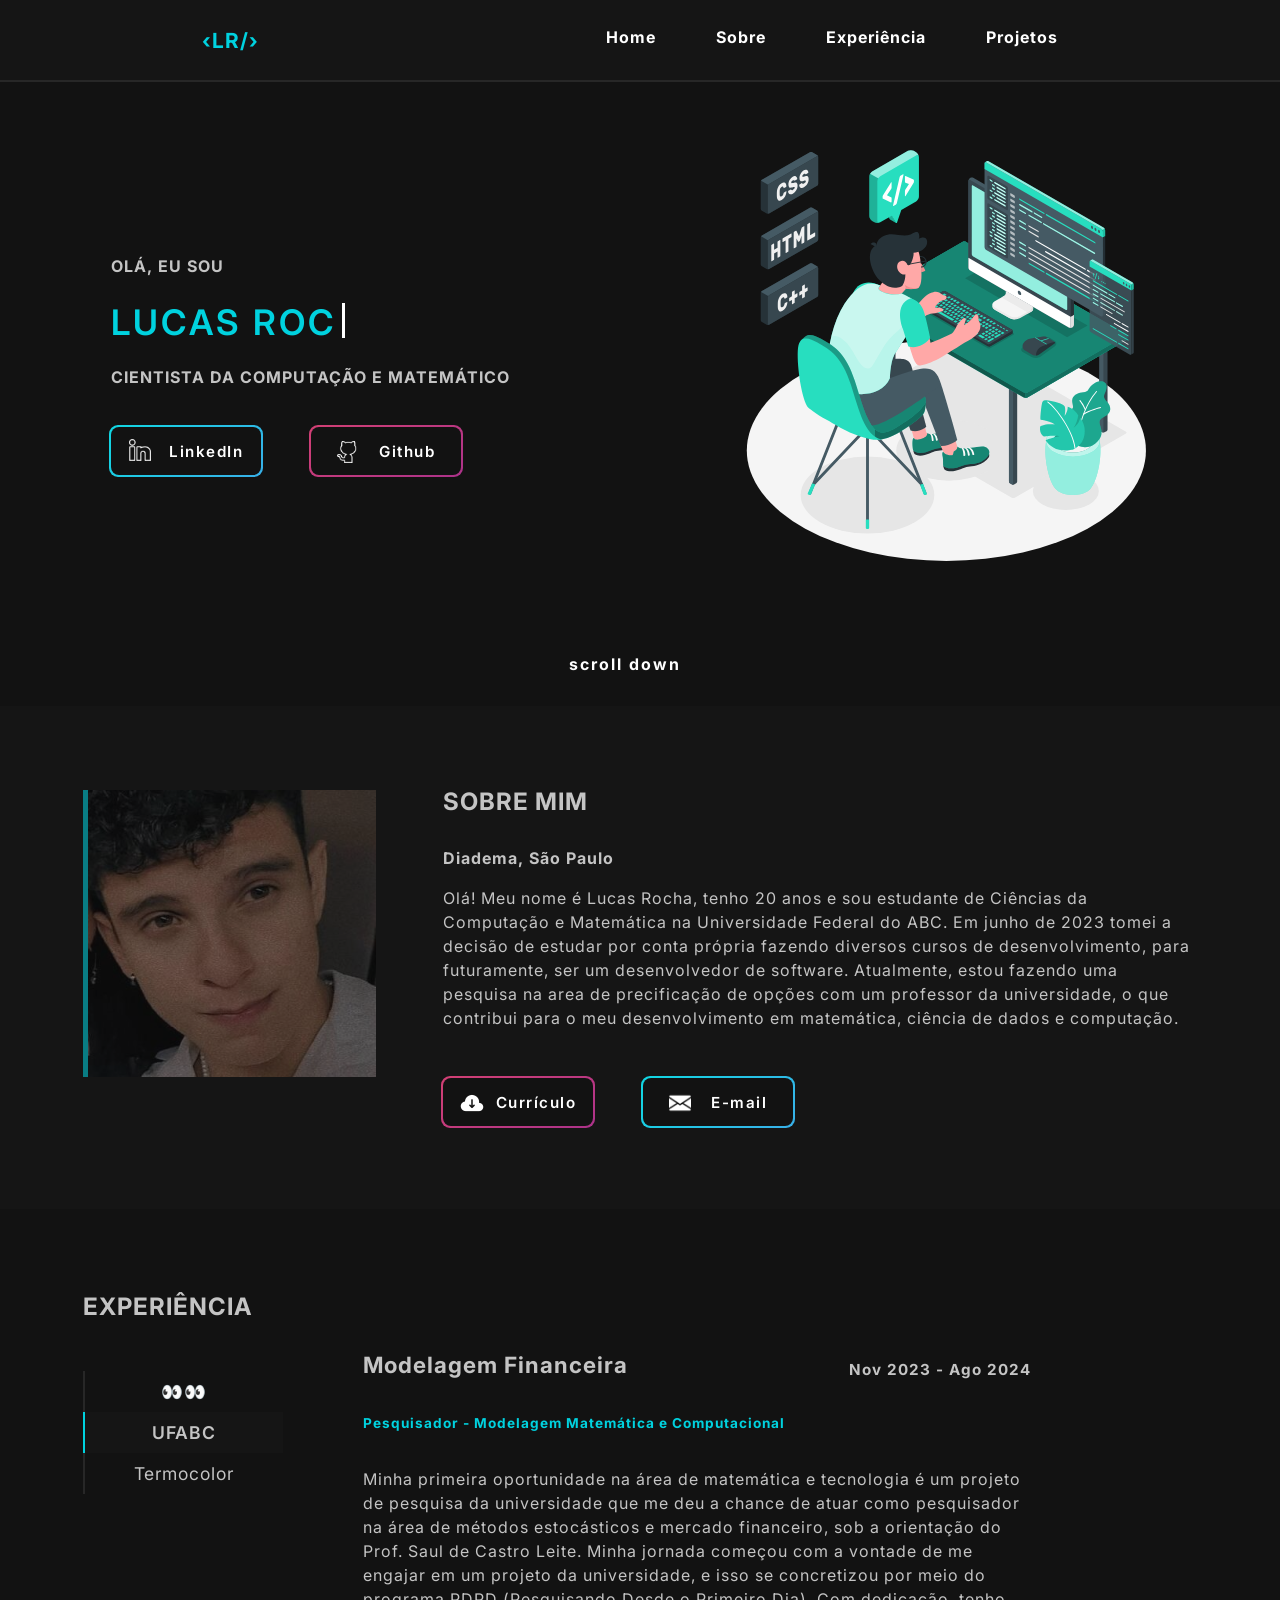
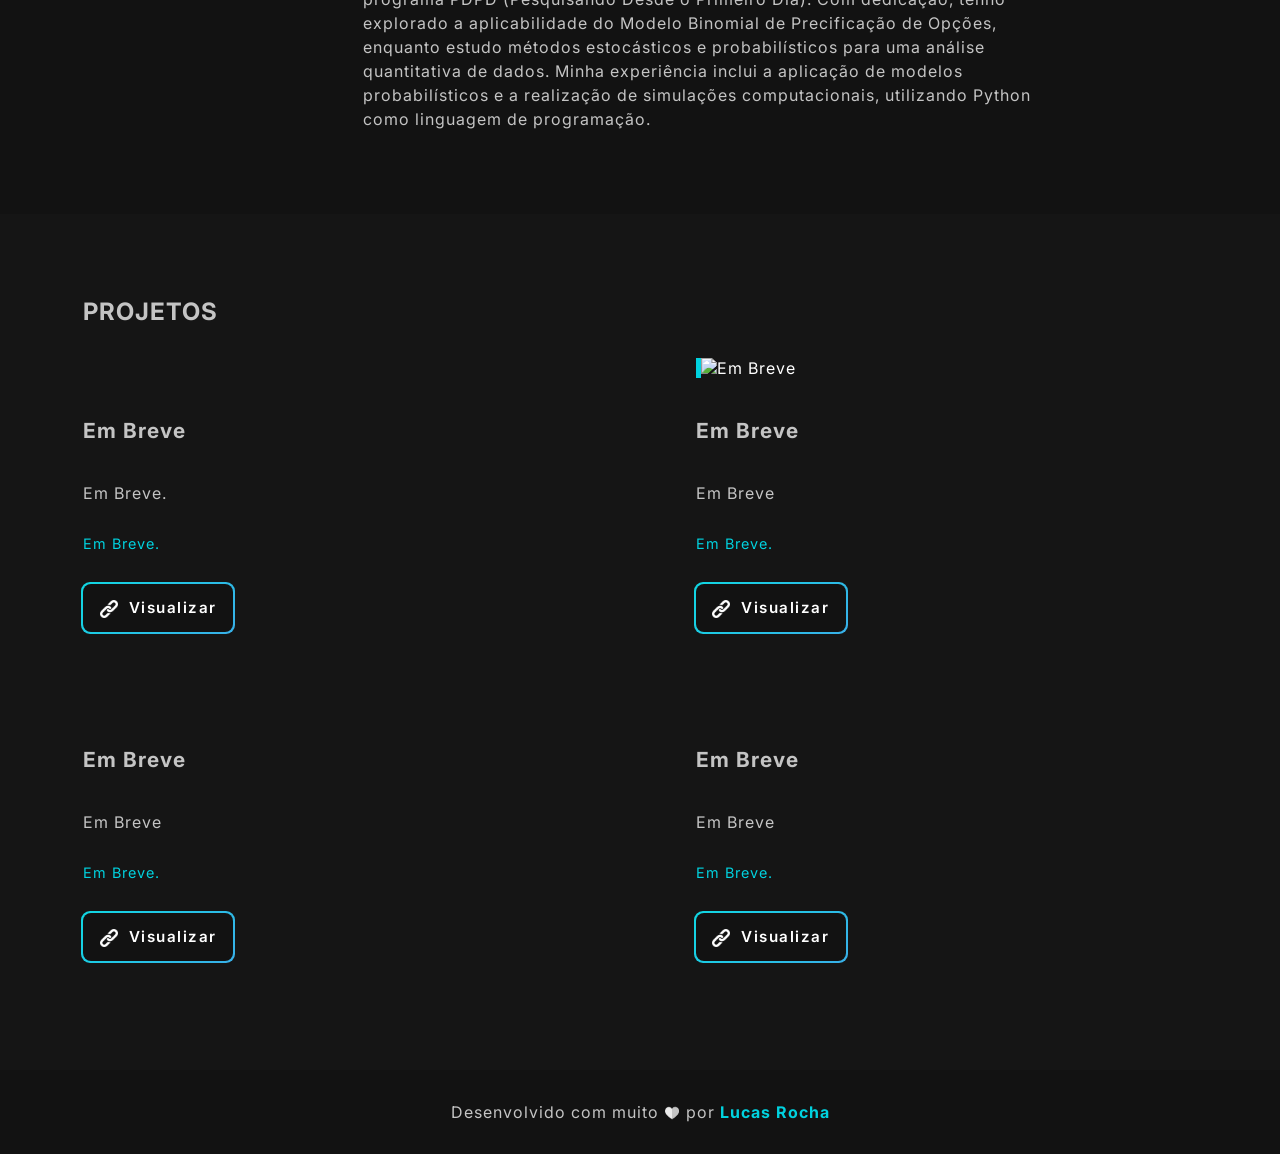
==== index.html @ 68c1e702 "Correção de ALT" ====
<!DOCTYPE html>
<html lang="pt-br">
  <head>
    <meta charset="UTF-8" />
    <meta http-equiv="X-UA-Compatible" content="IE=edge" />
    <meta name="viewport" content="width=device-width, initial-scale=1.0" />
    <meta name="author" content="Lucas Rocha">
    <meta name="description" content="Portfólio do desenvolvedor Lucas Rocha">
    <meta name="keywords" content="portfolio, html, front-end, desenvolvimento, css, javascript">
    <title>Lucas Rocha</title>
    <link rel="icon" href="./assets/notebook.png">
    <link rel="preconnect" href="https://fonts.googleapis.com">
<link rel="preconnect" href="https://fonts.gstatic.com" crossorigin>
<link href="https://fonts.googleapis.com/css2?family=Inter:wght@300&display=swap" rel="stylesheet">

    <link rel="stylesheet" href="./css/styles.css" />
  </head>
  <body>
    <header>
    <nav data-menu="suave">
       <p><a href="#home">&lsaquo;LR/&rsaquo;</a></p>
       <button data-menu="button" aria-controls="menu"></button>
      <ul data-menu="list" id="menu">
        <a href="#home">
        <li>Home</li>
      </a>
        <a href="#sobre">
          <li>Sobre</li>
        </a>
        <a href="#experiencia">
        <li>Experiência</li>
      </a>
      <a href="#projetos">
        <li>Projetos</li>
      </a>
      </ul>
    </nav>
  </header>

    <main>
      <section class="principal" id="home" >
        <div class="principal__left">
          <h1>Olá, eu sou</h1>
            <span class="principal__sentence"></span>
            <span class="principal__input-cursor"></span>
          <h1>Cientista da Computação e Matemático</h1>
          <div class="principal__botao">
            <a href="https://www.linkedin.com/in/lucas-rocha-dos-santos-3baa8120b/" target="_blank">
              <div class="principal__botao-linkedin">
                <img src="./assets/linkedin.png" alt="" />
                <p>LinkedIn</p>
              </div>
            </a>
            <a href="https://github.com/LogLucasRocha" target="_blank">
              <div class="principal__botao-github">
                <img src="./assets/github.png" alt="" />
                <p>Github</p>
              </div>
            </a>
          </div>
        </div>
        <div class="principal__right">
          <img src="./assets/coding.svg" alt="Ilustração representando um desenvolvedor sentado na cadeira mexendo no notebook com ambiente em volta." data-tilt>
        </div>
        
        <div class="scroll" data-menu="suave"><a href="#sobre" > <p> scroll down </p> <img src="./assets/scroll.png" alt="Setinha indicando para rolar a tela para baixo"></a></div>
      </section>
      <section class="sobre-mim" id="sobre" data-anime="js-scroll">
        <div class="sobre-mim__foto">
          <img src="./assets/eu.jpg" alt="Uma selfie do Lucas Rocha" />
        </div>
        <div class="sobre-mim__descricao" >
          <h1>Sobre mim</h1>
          <h2>Diadema, São Paulo</h2>
          <p>
            Olá! Meu nome é Lucas Rocha, tenho 20 anos e sou estudante de Ciências da Computação e Matemática na Universidade Federal do ABC. Em junho de 2023 tomei a decisão de estudar por conta própria fazendo diversos cursos de desenvolvimento, para futuramente, ser um desenvolvedor de software. Atualmente, estou fazendo uma pesquisa na area de precificação de opções com um professor da universidade, o que contribui para o meu desenvolvimento em matemática, ciência de dados e computação. 
          </p>
          <div class="sobre-mim__descricao-buttons">
            <a href="./assets/Lucas Rocha CV.pdf" download="">
              <div class="sobre-mim__descricao-buttons-curriculo">
                <img src="./assets/download-da-nuvem.png" alt="" />
                <p>Currículo</p>
              </div>
            </a>
            <a
              href="mailto: lucasrocha77706@gmail.com?subject=Lucas, vim pelo seu portfólio! :)"
              target="_blank"
            >
              <div class="sobre-mim__descricao-buttons-email">
                <img src="./assets/email.png" alt="" />
                <p>E-mail</p>
              </div>
            </a>
          </div>
          
        </div>
      </section>
      <section class="experiencia" id="experiencia" data-anime="js-scroll">
        <h1>Experiência</h1>
        <div class="experiencia__wrapper">
          <section class="experiencia__lugares">
            <ul data-tab="menu">
              <li>&#128064&#128064</li>
              <li>UFABC</li>
              <li>Termocolor</li>
            </ul>
          </section>
          <div class="experiencia__descricao" data-tab="content">
            <section data-anime="show-right">
              <h2>Em busca da minha primeira experiência "oficial" :)</h2>
              <p class="experiencia__descricao-local">Quem sabe na sua empresa?</p>
              <p>Estou disponível para bater um papo, você pode entrar em contato via e-mail lucasrocha77706@gmail.com &#10024</p>
            </section>
            <section data-anime="show-right">
            <h2>Modelagem Financeira</h2>
            <span>Nov 2023 - Ago 2024</span>
            <p class="experiencia__descricao-local">Pesquisador - Modelagem Matemática e Computacional</p>
            <p>
              Minha primeira oportunidade na área de matemática e tecnologia é um projeto de
              pesquisa da universidade que me deu a chance de atuar como pesquisador na área de
              métodos estocásticos e mercado financeiro, sob a orientação do Prof. Saul de Castro
              Leite. Minha jornada começou com a vontade de me engajar em um projeto da
              universidade, e isso se concretizou por meio do programa PDPD (Pesquisando Desde o
              Primeiro Dia). Com dedicação, tenho explorado a aplicabilidade do Modelo Binomial
              de Precificação de Opções, enquanto estudo métodos estocásticos e probabilísticos
              para uma análise quantitativa de dados. Minha experiência inclui a aplicação de
              modelos probabilísticos e a realização de simulações computacionais, utilizando
              Python como linguagem de programação.
            </p>
          </section>
          <section data-anime="show-right">
            <h2>Recursos Humanos</h2>
            <span>Mar 2020 - Mai 2023</span>
            <p class="experiencia__descricao-local">Auxiliar de Recursos Humanos</p>
            <p>
              Durante esse período, utilizei o software Protheus da TOTVS para gerenciar a folha de
              pagamento de forma eficiente. Além disso, fui responsável por processos de
              recrutamento e seleção, colaborando na identificação e contratação de talentos para a
              equipe. Também participei ativamente das etapas de admissão e demissão, garantindo
              que esses processos ocorressem de maneira suave e dentro das diretrizes legais.
              Ademais, atuava na análise do ponto eletrônico, assegurando a precisão dos registros
              de presença dos colaboradores. Anteriormente, de 03/2020 a 05/2021, fui aprendiz na
              mesma instituição, sendo preparado para assumir a posição de auxiliar.
            </p>
          </section>
        </div>
        </section>
        </div>
      </section>
      <section class="projetos" id="projetos" data-anime="js-scroll">
        <h1>Projetos</h1>
        <div class="projetos__wrapper">
          <section class="projetos__card">
            <a href="" target="_blank">
            <img src="" alt="" class="projeto-img"/>
          </a>
            <h2>Em Breve</h2>
            <p>
              Em Breve. 
            </p>
            <span>Em Breve.</span>
            <a href="" target="_blank">
              <div class="projetos__card-button">
                <img src="./assets/link.png" alt="">
                Visualizar
              </div>
            </a>
          </section>
          <section class="projetos__card">
            <a href="" target="_blank">
            <img src="" alt="Em Breve" class="projeto-img"/>
            </a>
            <h2>Em Breve</h2>
            <p>
              Em Breve
            </p>
            <span>Em Breve.</span>
            <a href="" target="_blank"
              >
              <div class="projetos__card-button">
              <img src="./assets/link.png" alt="">
              Visualizar
            </div>
            </a>
          </section>
          <section class="projetos__card">
            <a href="" target="_blank">
            <img src="" alt="" class="projeto-img"/>
            </a>
            <h2>Em Breve</h2>
            <p>
              Em Breve
            </p>
            <span>Em Breve.</span>
            <a href="" target="_blank">
              <div class="projetos__card-button">
                <img src="./assets/link.png" alt="">
                Visualizar
              </div>
            </a>
          </section>
          <section class="projetos__card">
            <a href="" target="_blank">
            <img src="" alt="" class="projeto-img"/>
          </a>
            <h2>Em Breve</h2>
            <p>
              Em Breve
            </p>
            <span>Em Breve.</span>
            <a href="" target="_blank">
              <div class="projetos__card-button">
                <img src="./assets/link.png" alt="">
                Visualizar
              </div>
            </a>
   
          </section>
        </div>
      </section>

      <footer>
        <p>Desenvolvido com muito <img src="./assets/heart.png" alt="Ícone de coração"> por</p><a href="https://www.linkedin.com/in/lucas-rocha-dos-santos-3baa8120b/" target="_blank"><span> Lucas Rocha</span></a>
      </footer>
    </main>

    <script src="./js/script.js" type="module"></script>
    <script src="./js/modules/vanilla-tilt.min.js"></script>
  </body>
</html>
---- css/styles.css ----
@import 'menu-mobile.css';

body {
  margin: 0;
  border: 0;
  background-color: #121212;
  color: white;
  font-family: "Inter", sans-serif;
  letter-spacing: 1px;
}

h1,
h2,
p {
  margin: 0;
}

main {
  color: #c4c4c4;
}

footer {
  padding: 2rem 0;
  text-align: center;
}

footer img {
  width: 14px;
  position: relative;
  top: 2px;
  margin: 0 1.5px;
}

footer p {
  display: inline-block;
}

footer span {
  color: #00d2df;
  font-weight: bold;
  transition: .4s;
}

footer span:hover {
  color: rgba(101, 24, 180, 1)
}

[data-anime="js-scroll"] {
  opacity: 0;
  transform: translate3d(0, -30px, 0);
  transition: 0.5s;
}

[data-anime="js-scroll"].animation {
  opacity: 1;
  transform: translate3d(0, 0, 0);
}

.projetos,
.sobre-mim {
  background-color: #151515;
  z-index: 0;
  position: relative;
}

h1 {
  text-transform: uppercase;
}

h2 {
  font-size: 1rem;
}

header {
  position: fixed;
  width: 100%;
  z-index: 100;
}

nav {
  padding: 0 15%;
  display: flex;
  align-items: center;
  background-color: #151515;
  border-bottom: 2px solid #272727;
  font-weight: bold;
  height: 80px;
  transition: 0.3s;
}

nav.fixed {
  box-shadow: 0 4px 4px rgba(0,0,0,.3);
}

nav ul {
  display: flex;
  justify-content: end;
}

nav ul li {
  list-style: none;
  margin: 10px 30px;
}

nav ul li::after {
  content: "";
  display: block;
  border-bottom: 2px solid #00d2df;
  margin-top: 5px;
  transform: scaleX(0);
  transition: transform 0.3s ease;
}

nav ul li:hover::after {
  transform: scaleX(1);
}

nav p {
  padding: 10px;
  font-size: 1.3rem;
  width: 100%;
}

nav p a {
  color: #00d2df;
  transition: 0.3s;
}

nav p a:hover {
  color: rgba(147, 88, 247, 1);
}

.principal,
.sobre-mim,
.experiencia,
.projetos {
  padding: 6.5% 15%;
  min-height: 35vh;
}

section h1 {
  margin-bottom: 2rem;
}

a {
  text-decoration: none;
  color: white;
}

.principal {
  display: flex;
  justify-content: space-around;
  align-items: center;
  position: relative;
  min-height: 60vh;
}

.principal .scroll{
  position: absolute;
  bottom: 1rem;
  font-weight: bold;
  letter-spacing: 2px;
}

.principal .scroll p{
  padding: 1rem 0;
  display: inline-block;
}

.principal .scroll img {
  animation: scroll-down 3s infinite forwards;
}

@keyframes scroll-down {
  0% {
    opacity: 0;
    transform: translate3d(0, -15px, 0);
  }
  30% {
    opacity: 0;
  }
  60% {
    opacity: 1;
  }
  100% {
    opacity: 0;
    transform: translate3d(0, 10px, 0);
  }
}


.principal__left {
  width: 50%;
  margin: 5rem 0;
}

.principal__right {
  width: 40%;
  margin: 2rem 0;
}

.principal h1 {
  text-transform: uppercase;
  font-size: 1.5rem;
  margin: 1.5rem 0;
}

.principal span {
  font-size: 3rem;
  text-transform: uppercase;
  color: #00d2df;
  font-weight: 600;
  letter-spacing: 3px;
}

.principal .principal__input-cursor {
  width: 3px;
  height: 42px;
  background-color: white;
  display: inline-block;
  position: relative;
  top: 3px;
  animation: blink 0.6s infinite alternate;
}

@keyframes blink {
  0% {
    opacity: 1;
  }
  40% {
    opacity: 1;
  }
  60% {
    opacity: 0;
  }
  100% {
    opacity: 0;
  }
}

.principal__botao,
.sobre-mim__descricao-buttons {
  display: flex;
  width: 350px;
  justify-content: space-between;
}

.principal__botao-linkedin,
.principal__botao-github,
.sobre-mim__descricao-buttons-curriculo,
.sobre-mim__descricao-buttons-email,
.projetos__card-button {
  display: flex;
  align-items: center;
  padding: 3px 5px 5px;
  justify-content: space-evenly;
  width: 140px;
  border-radius: 8px;
  position: relative;
  background-color: #121212;
  margin-top: 1rem;
  transition: 0.3s;
  font-weight: 600;
  font-size: 0.95rem;
  letter-spacing: 1.5px;
  height: 40px;
}

.principal__botao-linkedin::before,
.sobre-mim__descricao-buttons-email::before,
.projetos__card-button::before {
  content: "";
  position: absolute;
  z-index: -1;
  inset: -2px;
  border-radius: 9px;
  background: linear-gradient(
    -45deg,
    rgba(147, 88, 247, 1),
    rgba(16, 215, 226, 1)
  );
  background-size: 400%;
  animation: move infinite forwards 4s;
}

.principal__botao-linkedin:hover,
.principal__botao-github:hover,
.sobre-mim__descricao-buttons-curriculo:hover,
.sobre-mim__descricao-buttons-email:hover,
.projetos__card-button:hover {
  background-color: #272727;
  text-shadow: 1px 1px 3px #00bbc5;
}

@keyframes move {
  0% {
    background-position: 0% 50%;
  }

  50% {
    background-position: 100% 50%;
  }

  100% {
    background-position: 0% 50%;
  }
}

.principal__botao-github::before,
.sobre-mim__descricao-buttons-curriculo::before {
  content: "";
  position: absolute;
  z-index: -1;
  inset: -2px;
  border-radius: 9px;
  background: linear-gradient(
    150deg,
    rgba(210, 64, 116, 1),
    rgba(101, 24, 180, 1)
  );
  background-size: 400%;
  animation: move infinite forwards 4s;
}

.principal__botao-linkedin p,
.principal__botao-github p,
.principal__botao-github img {
  padding: 9px 0 5px;
}

.principal__botao-linkedin img {
  margin-right: 5px;
}

.sobre-mim__descricao-buttons-curriculo p,
.sobre-mim__descricao-buttons-curriculo img,
.sobre-mim__descricao-buttons-email p,
.sobre-mim__descricao-buttons-email img,
.projetos__card-button p,
.projetos__card-button img {
  padding: 9px 0 5px;
}

.principal__botao-linkedin img,
.principal__botao-github img,
.sobre-mim__descricao-buttons-email img {
  width: 22px;
}

.sobre-mim {
  display: flex;
  justify-content: space-around;
}

.sobre-mim__descricao {
  line-height: 1.5rem;
  width: 70%;
}

.sobre-mim h2 {
  margin-bottom: 1rem;
}

.sobre-mim__descricao-buttons {
  margin-top: 2rem;
}

.sobre-mim__foto {
  min-width: 30%;
}

.sobre-mim__foto img {
  border-left: 5px solid #00d2df;
  filter: opacity(55%);
  transition: 0.4s;
  width: 80%;
}

.sobre-mim__foto img:hover {
  filter: opacity(70%);
  border-left: 5px solid rgba(101, 24, 180, 1);
}

.experiencia__wrapper {
  display: flex;
}

.experiencia__lugares {
  width: 200px;
  cursor: pointer;
}

.experiencia__lugares ul {
  list-style: none;
  font-size: 1.1rem;
  padding: 0;
}

.experiencia__lugares ul li.active {
  background-color: #151515;
  border-left: 2px solid #00d2df;
  font-weight: 600;
}

.experiencia__lugares li {
  padding: 10px;
  text-align: center;
  border-left: 2px solid #272727;
  transition: background-color 0.5s ease;
}

.experiencia__lugares ul li:hover {
  background-color: #272727;
}

.experiencia__descricao {
  width: 60%;
  margin-left: 5rem;
  position: relative;
  line-height: 1.5rem;
}

.experiencia__descricao section {
  display: none;
}

.experiencia__descricao section.active {
  display: block;
}

.experiencia__descricao section.active.show-right {
  animation: 0.5s forwards show-right;
}

.experiencia__descricao h2 {
  font-size: 1.4rem;
  display: inline-block;
}

.experiencia__descricao span {
  font-size: 0.95rem;
  position: absolute;
  right: 0;
  top: 5px;
  font-weight: bold;
}

.experiencia__descricao-local {
  margin: 2rem 0;
  font-size: 0.85rem;
  color: #00d2df !important;
  font-weight: bold;
}

@keyframes show-right {
  from {
    opacity: 0;
    transform: translate3d(-30px, 0, 0);
  }
  to {
    opacity: 1;
    transform: translate3d(0, 0, 0);
  }
}

@keyframes show-down {
  from {
    opacity: 0;
    transform: translate3d(0, -30px, 0);
  }
  to {
    opacity: 1;
    transform: translate3d(0, 0, 0);
  }
}

.projetos__wrapper {
  display: grid;
  grid-template-columns: 1fr 1fr;
  gap: 10%;
  margin-bottom: 5rem;
}

.projetos__card {
  width: 90%;
}

.projetos__card h2 {
  font-size: 1.3rem;
  margin: 2.5rem 0;
}

.projetos__card span {
  color: #00d2df;
  font-size: 0.9rem;
  display: block;
  margin: 2rem 0;
}

.projetos__card-button img {
  width: 18px;
}

.projeto-img {
  border-left: 5px solid #00d2df;
  width: 100%;
  transition: 0.5s;
}

.projeto-img:hover {
  transform: scale(110%);
  border-left: 5px solid rgba(101, 24, 180, 1);
}

.voltar {
  text-align: center;
}

.voltar a {
  color: #00d2df;
  font-weight: bold;
  transition: 0.3s;
}

.voltar a:hover {
  color: white;
}

::-webkit-scrollbar {
  width: 10px;
  background-color: #1b1b1b;
}

::-webkit-scrollbar-thumb {
  background-color: #00d2df;
  border-radius: 5px;
}

::-webkit-scrollbar-thumb:hover {
  background-color: #00bbc5;
}

::selection {
  background-color: rgba(101, 24, 180, 1);
}

@media (max-width: 1325px) {
  .principal h1 {
    font-size: 1rem;
  }
  .principal span {
    font-size: 2.2rem;
  }

  .principal .principal__input-cursor {
    height: 35px;
  }

  .principal,
  .sobre-mim,
  .experiencia,
  .projetos {
    padding: 6.5%;
  }
}

@media (max-width: 880px) {
  .principal,
  .sobre-mim,
  .experiencia,
  .projetos {
    padding: 22% 0;
    text-align: center;
  }

  .principal {
    flex-direction: column;
  }

  .principal__left {
    width: 90%;
  }

  .principal__right {
    display: none;
  }

  .sobre-mim {
    flex-direction: column;
    gap: 2rem;
    align-items: center;
  }

  .sobre-mim__foto {
    max-width: 80%;
  }

  .sobre-mim__descricao {
    width: 80%;
  }

  .principal__botao,
  .sobre-mim__descricao-buttons {
    width: 320px;
    margin: 1rem auto;
  }

  .experiencia__wrapper {
    flex-direction: column;
    align-items: center;
  }

  .experiencia__lugares {
    width: 250px;
  }
  .experiencia__lugares li {
    border-left: none;
    border-bottom: 2px solid #272727;
  }

  .experiencia__lugares ul li.active {
    background-color: #151515;
    border-left: none;
    border-bottom: 2px solid #00d2df;
    font-weight: 600;
  }

  .experiencia__descricao {
    margin-left: 0;
    margin-top: 2rem;
    min-height: 46vh;
    width: 90%;
  }
  .experiencia__descricao span {
    display: block;
    position: inherit;
  }

   .projetos__wrapper {
    grid-template-columns: 1fr;
    justify-items: center;
    gap: 5%;
    margin-bottom: 10rem;
  }

  .projetos__card-button {
    margin: auto;
  }
}

@media (max-width: 460px) {
  .principal span {
    font-size: 1.8rem;
  }

  .principal .principal__input-cursor {
    height: 30px;
  }

  .principal__botao-linkedin,
  .principal__botao-github,
  .sobre-mim__descricao-buttons-curriculo,
  .sobre-mim__descricao-buttons-email,
  .projetos__card-button {
    width: 110px;
  }

  .principal__botao,
  .sobre-mim__descricao-buttons {
    width: auto;
    justify-content: space-around;
  }

  footer {
    font-size: 0.8rem;
  }
}
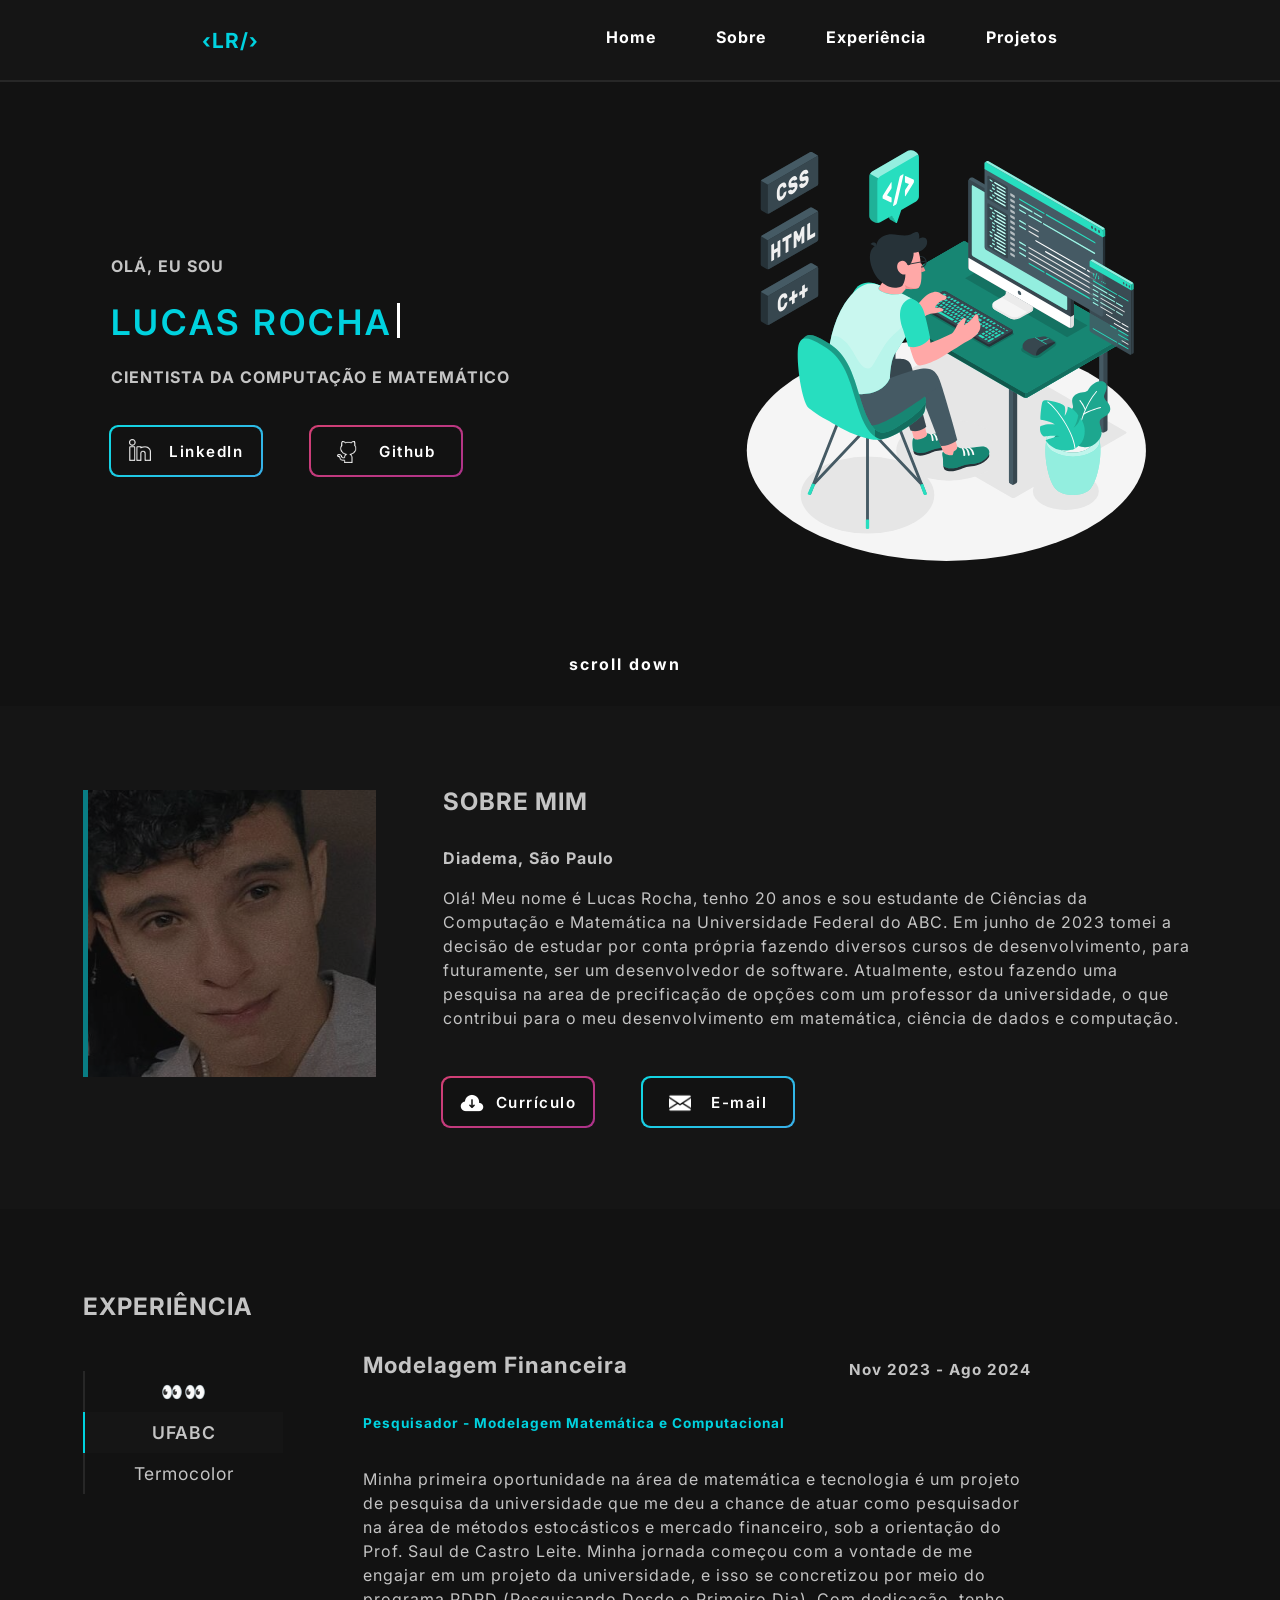
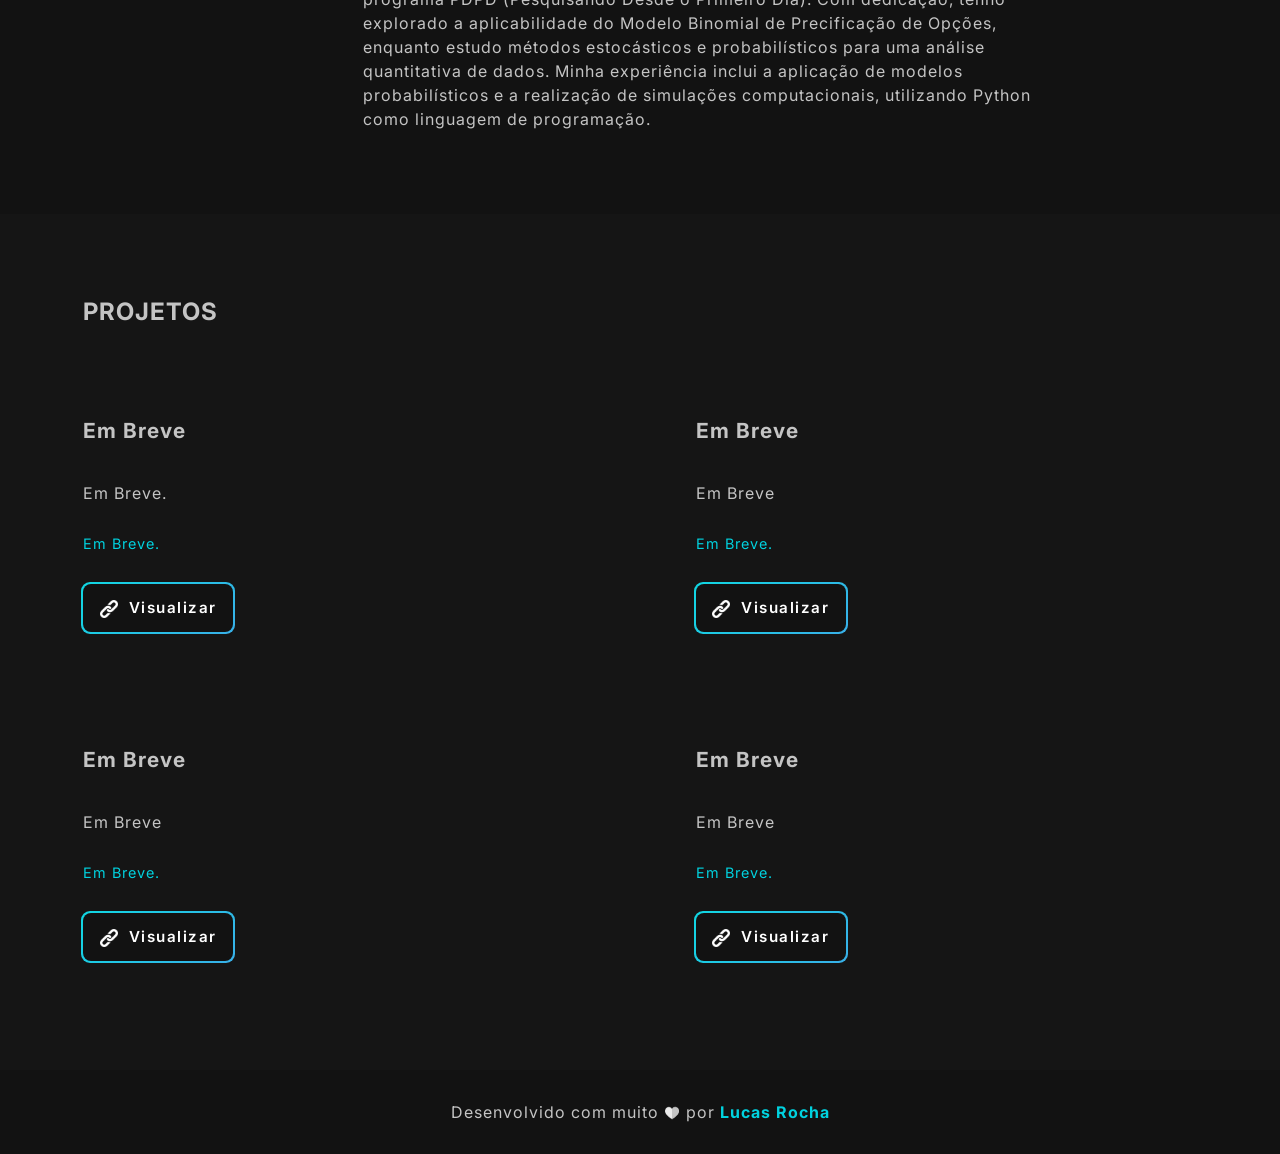
==== commit 56ad7cc5: "Correção ALT" ====
--- a/index.html
+++ b/index.html
@@ -168,7 +168,7 @@
           </section>
           <section class="projetos__card">
             <a href="" target="_blank">
-            <img src="" alt="Em Breve" class="projeto-img"/>
+            <img src="" alt="" class="projeto-img"/>
             </a>
             <h2>Em Breve</h2>
             <p>
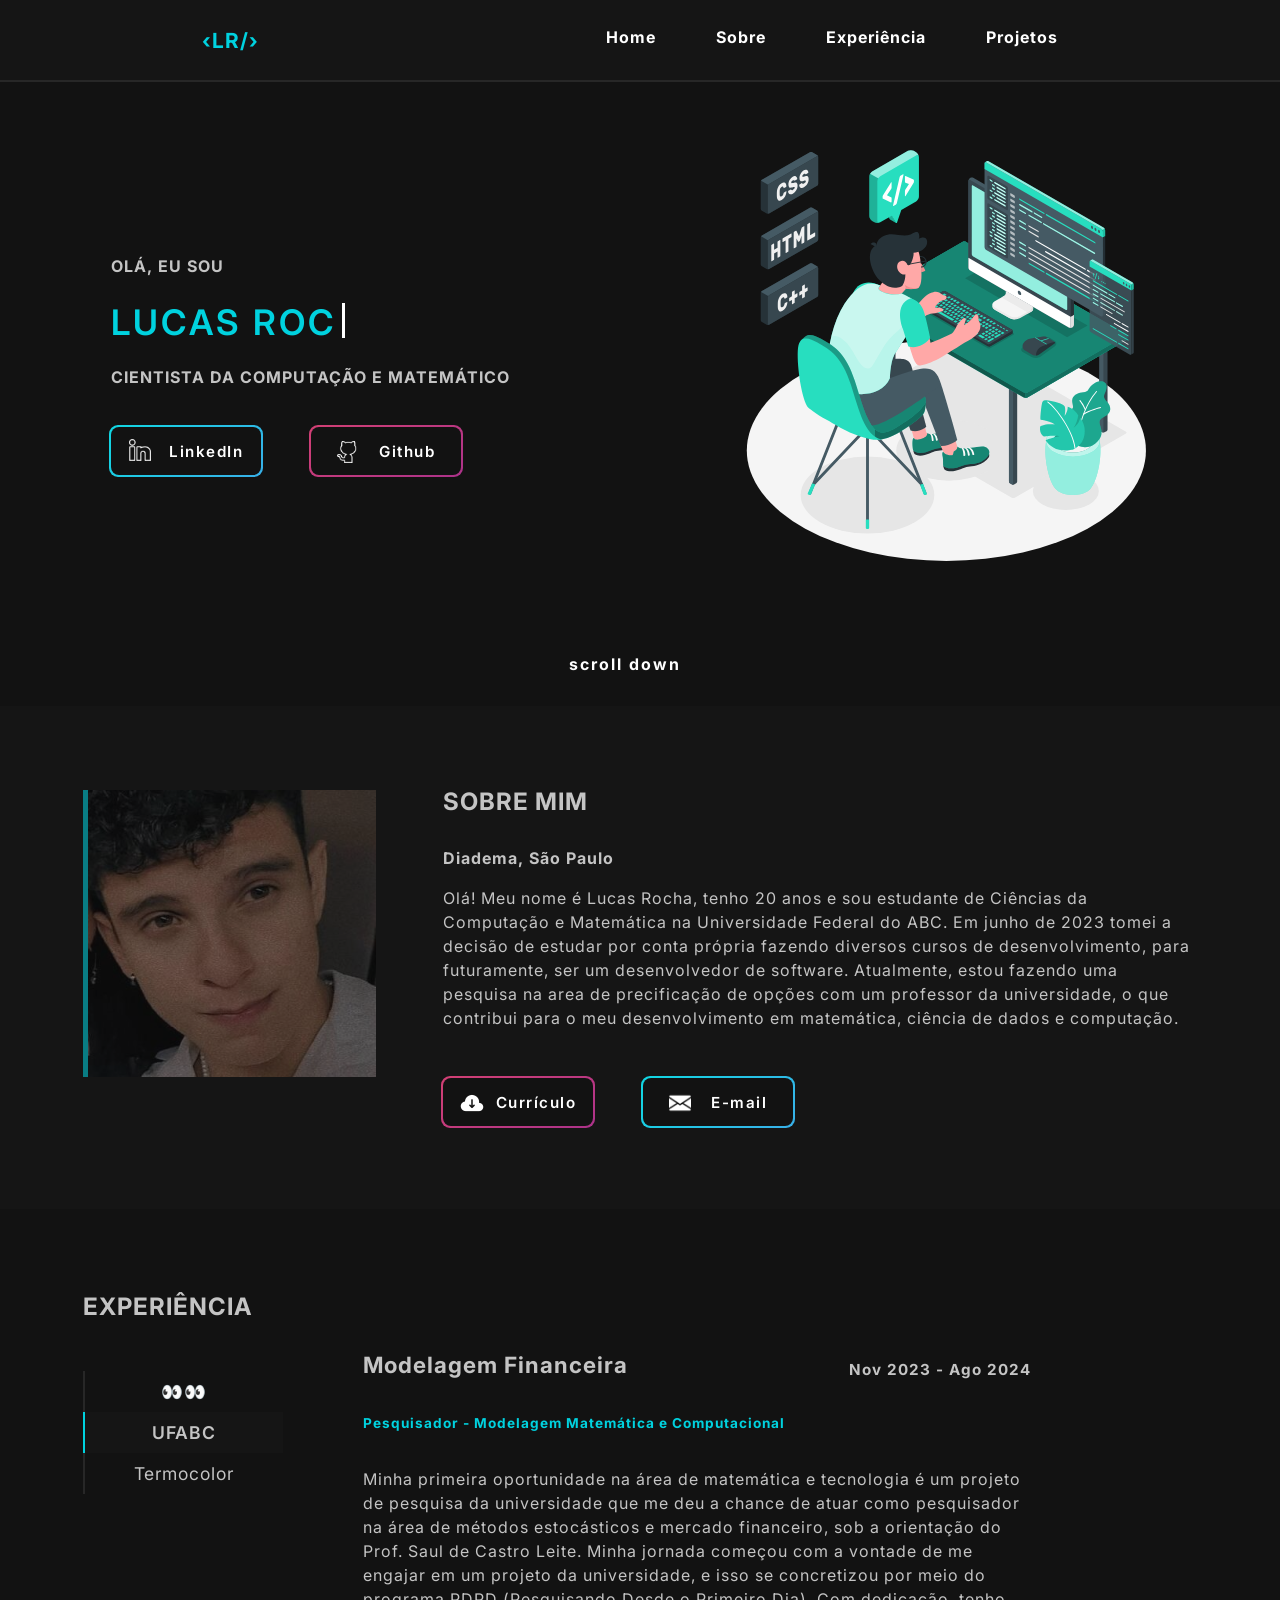
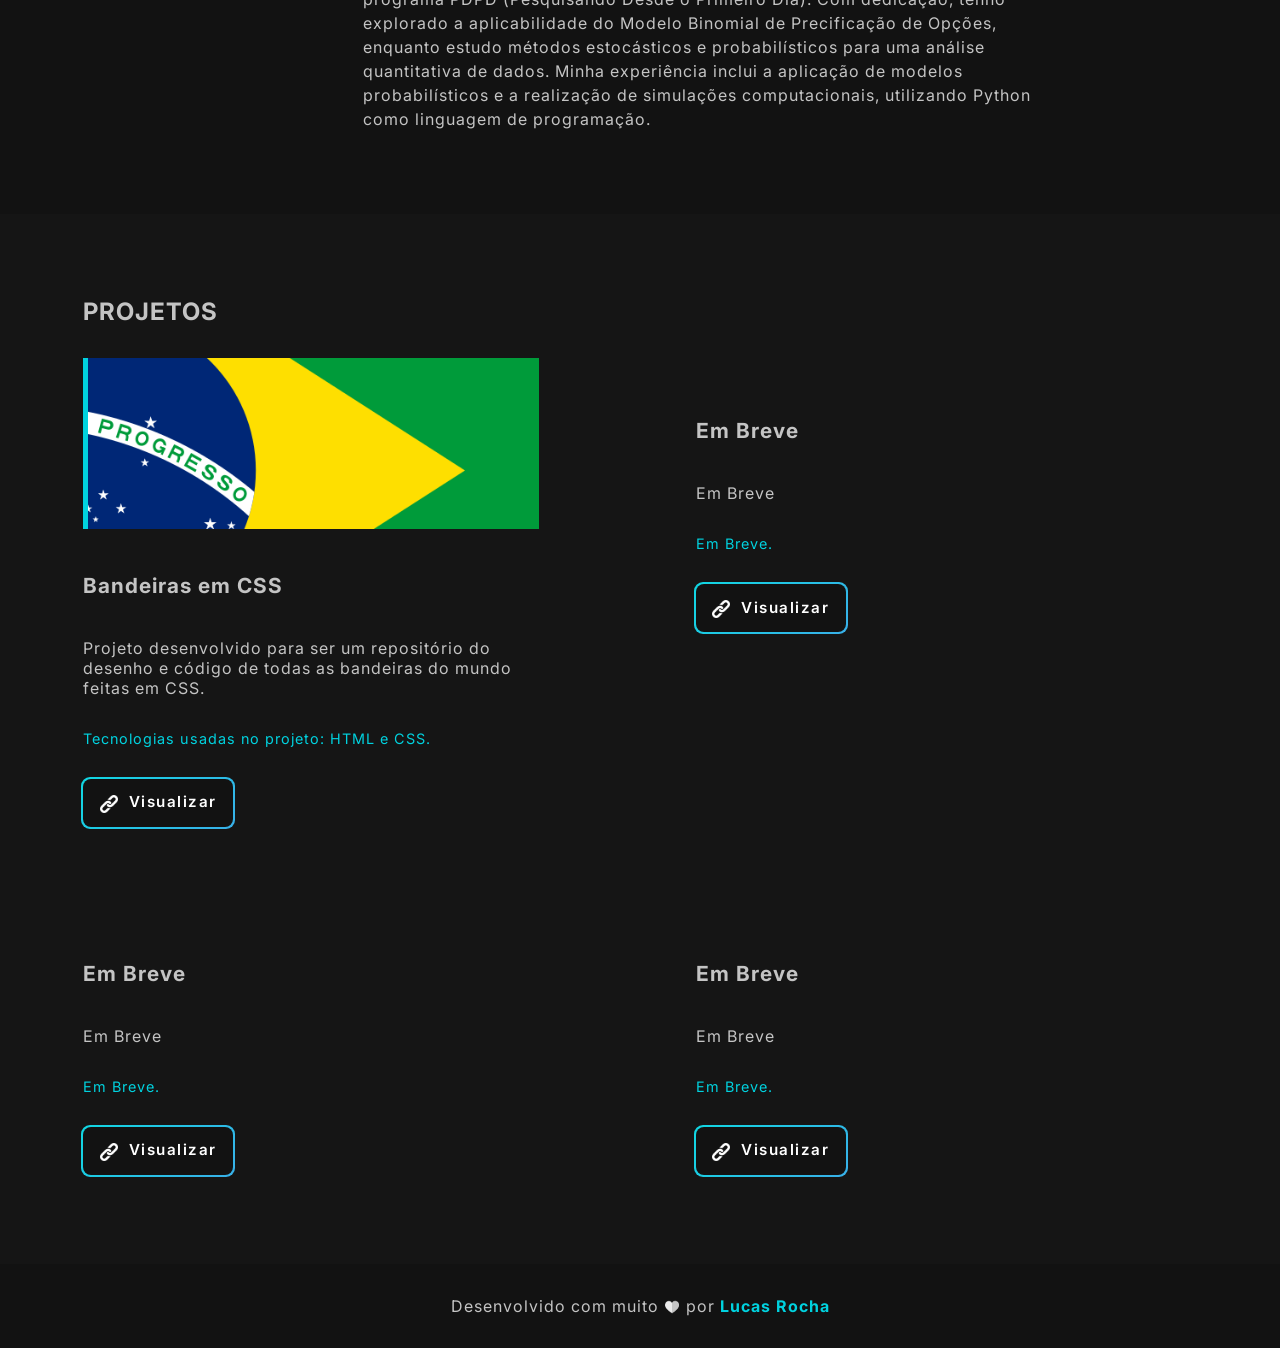
==== commit bc8a5a6d: "Bandeiras em CSS" ====
--- a/index.html
+++ b/index.html
@@ -151,14 +151,14 @@
         <h1>Projetos</h1>
         <div class="projetos__wrapper">
           <section class="projetos__card">
-            <a href="" target="_blank">
-            <img src="" alt="" class="projeto-img"/>
+            <a href="https://loglucasrocha.github.io/Bandeiras-em-CSS/" target="_blank">
+            <img src="./assets/Bandeiras em CSS.png" alt="Bandeira do Brasil" class="projeto-img"/>
           </a>
-            <h2>Em Breve</h2>
-            <p>
-              Em Breve. 
-            </p>
-            <span>Em Breve.</span>
+            <h2>Bandeiras em CSS</h2>
+            <p>
+              Projeto desenvolvido para ser um repositório do desenho e código de todas as bandeiras do mundo feitas em CSS. 
+            </p>
+            <span>Tecnologias usadas no projeto: HTML e CSS.</span>
             <a href="" target="_blank">
               <div class="projetos__card-button">
                 <img src="./assets/link.png" alt="">
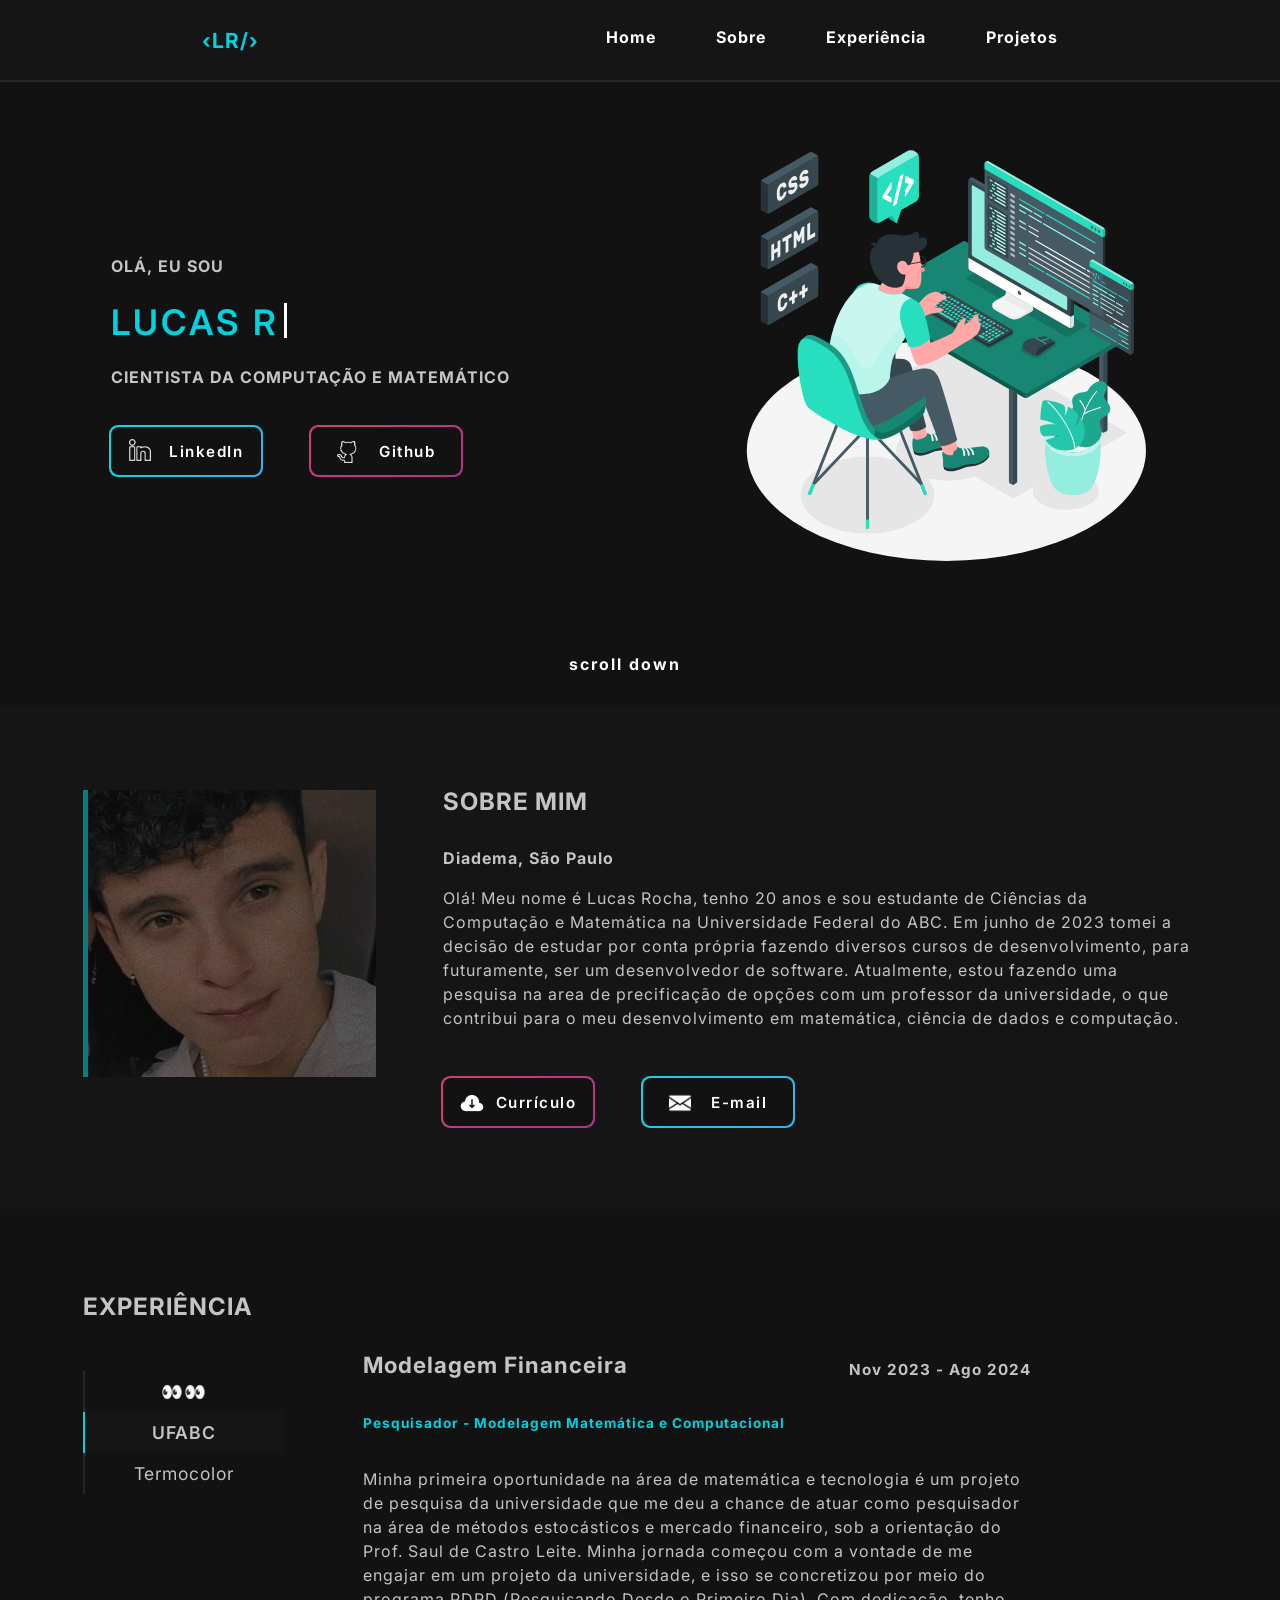
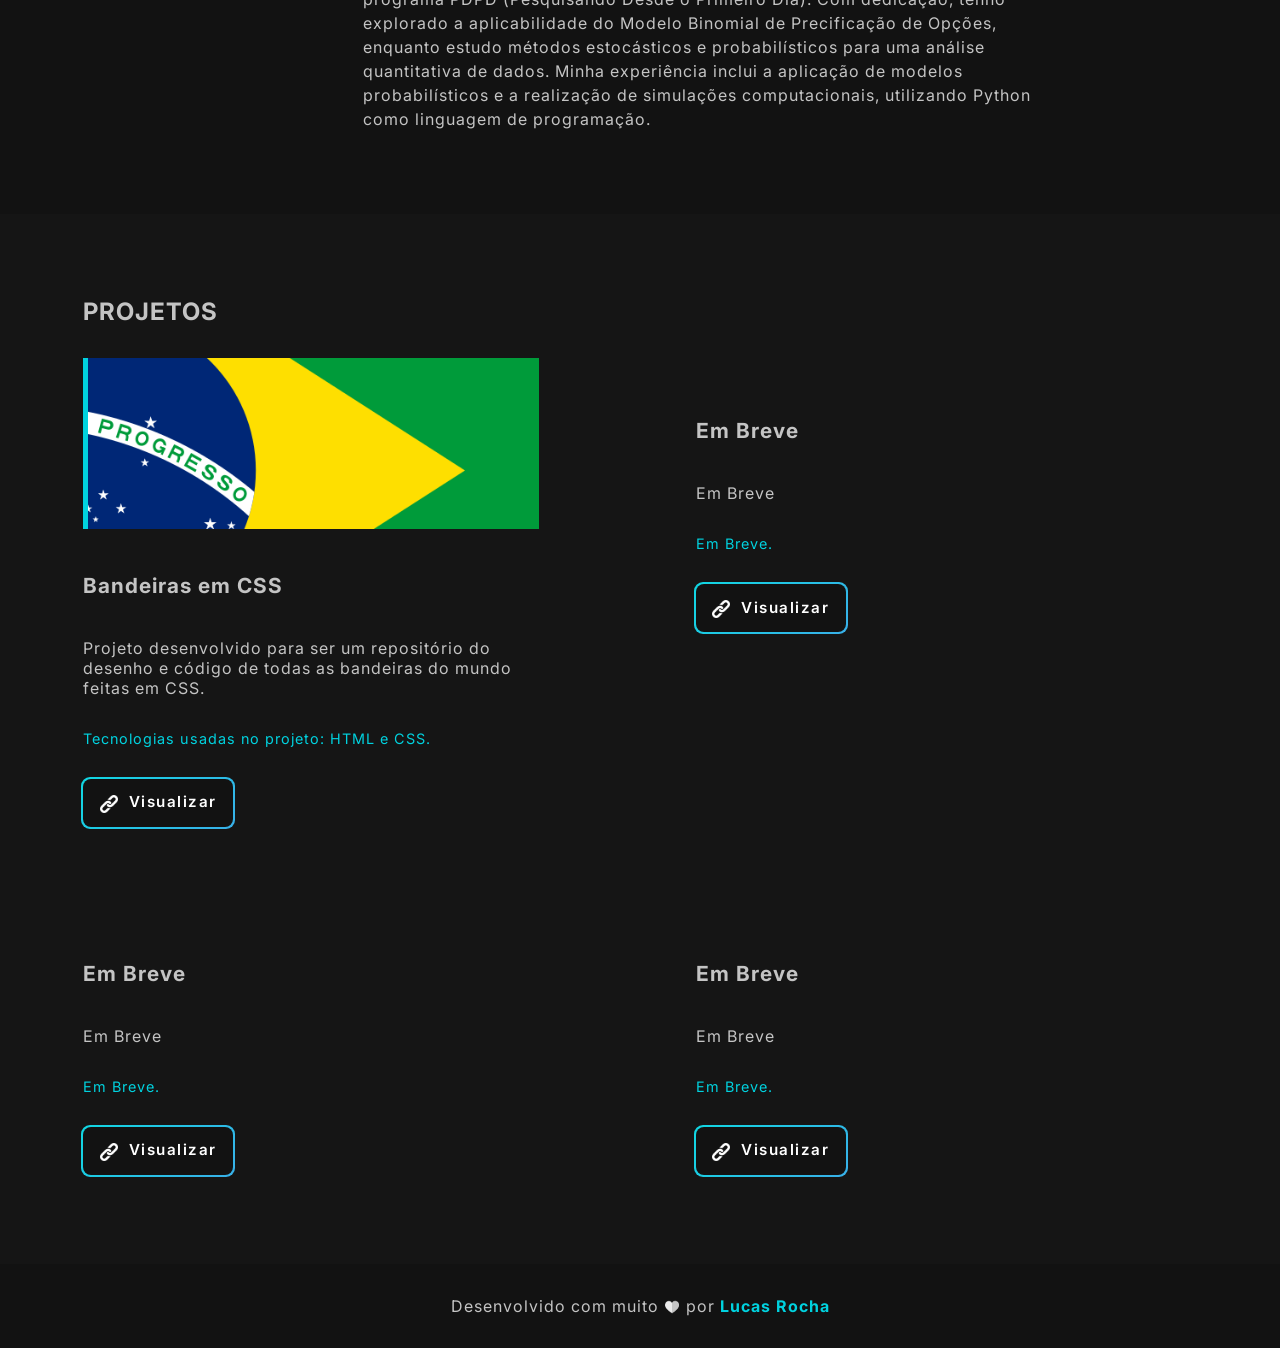
==== commit 256ed5ff: "Correção Visualizar" ====
--- a/index.html
+++ b/index.html
@@ -159,7 +159,7 @@
               Projeto desenvolvido para ser um repositório do desenho e código de todas as bandeiras do mundo feitas em CSS. 
             </p>
             <span>Tecnologias usadas no projeto: HTML e CSS.</span>
-            <a href="" target="_blank">
+            <a href="https://loglucasrocha.github.io/Bandeiras-em-CSS/" target="_blank">
               <div class="projetos__card-button">
                 <img src="./assets/link.png" alt="">
                 Visualizar
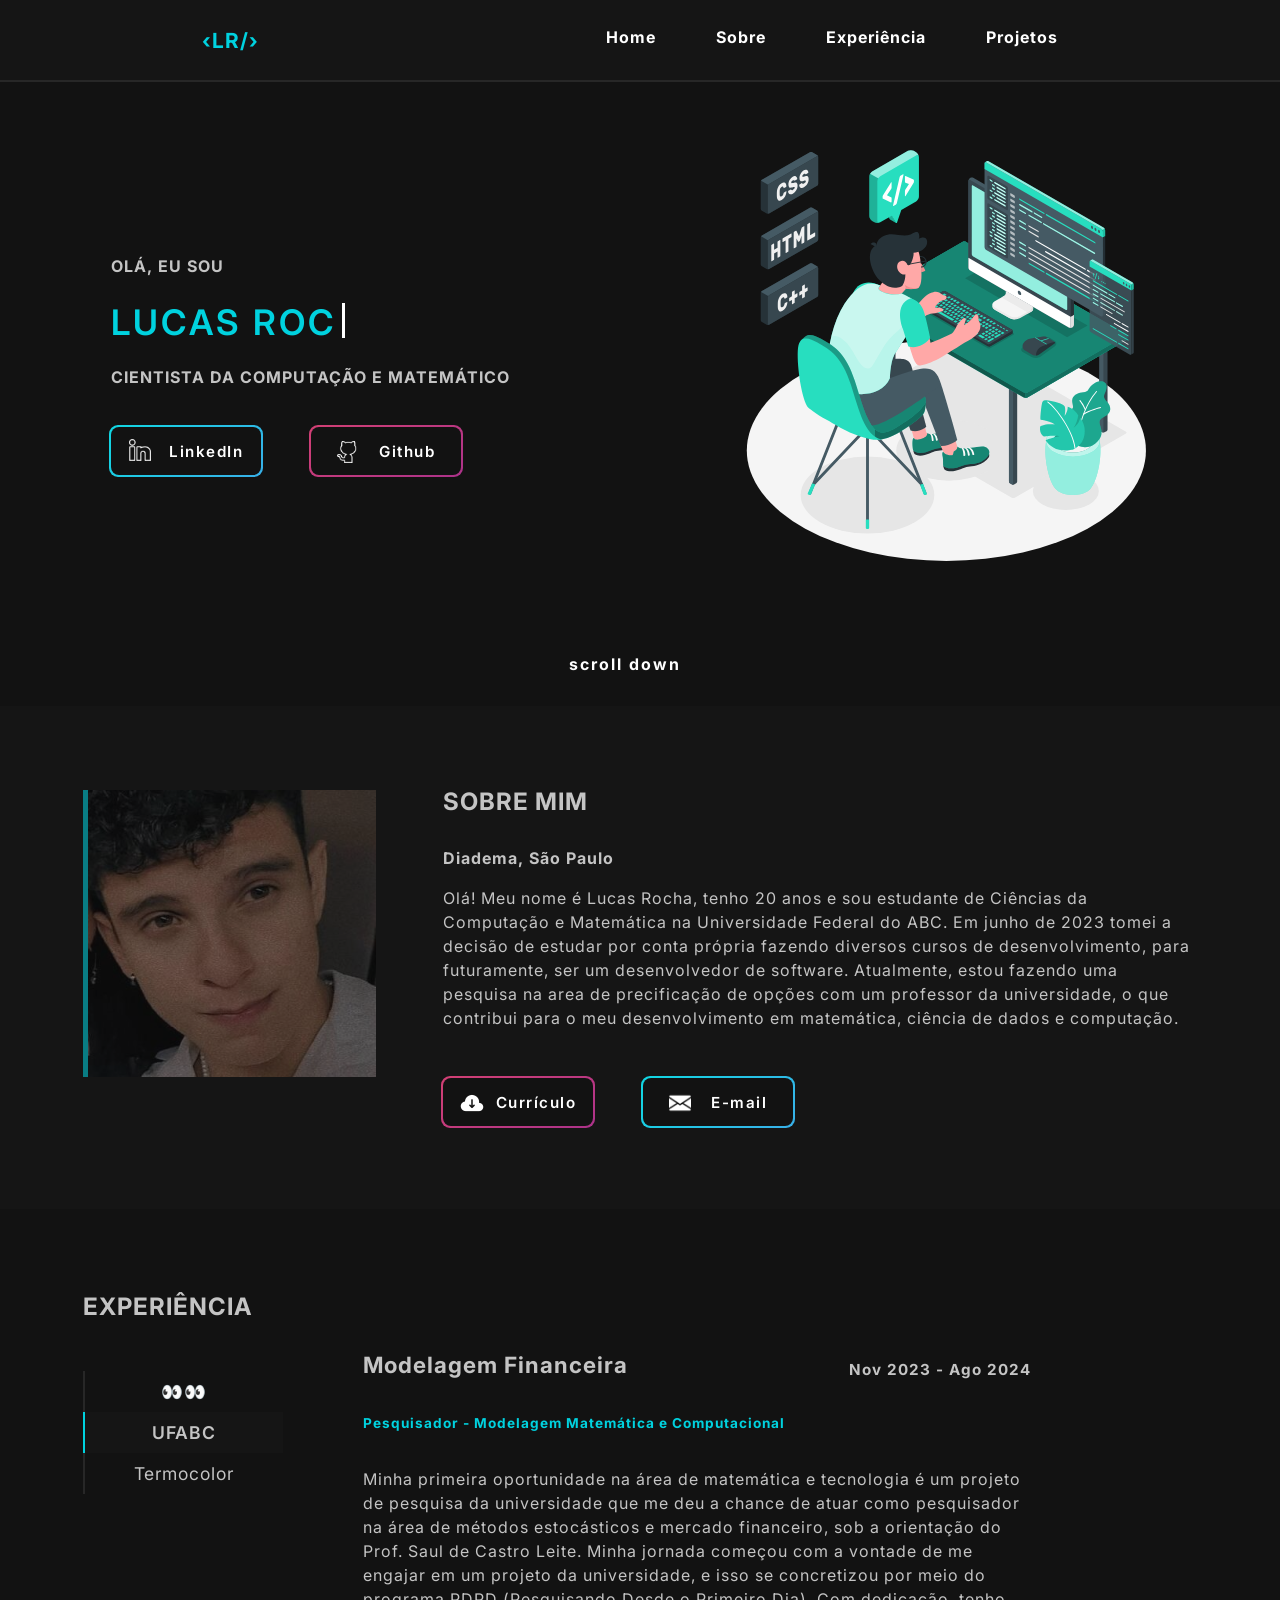
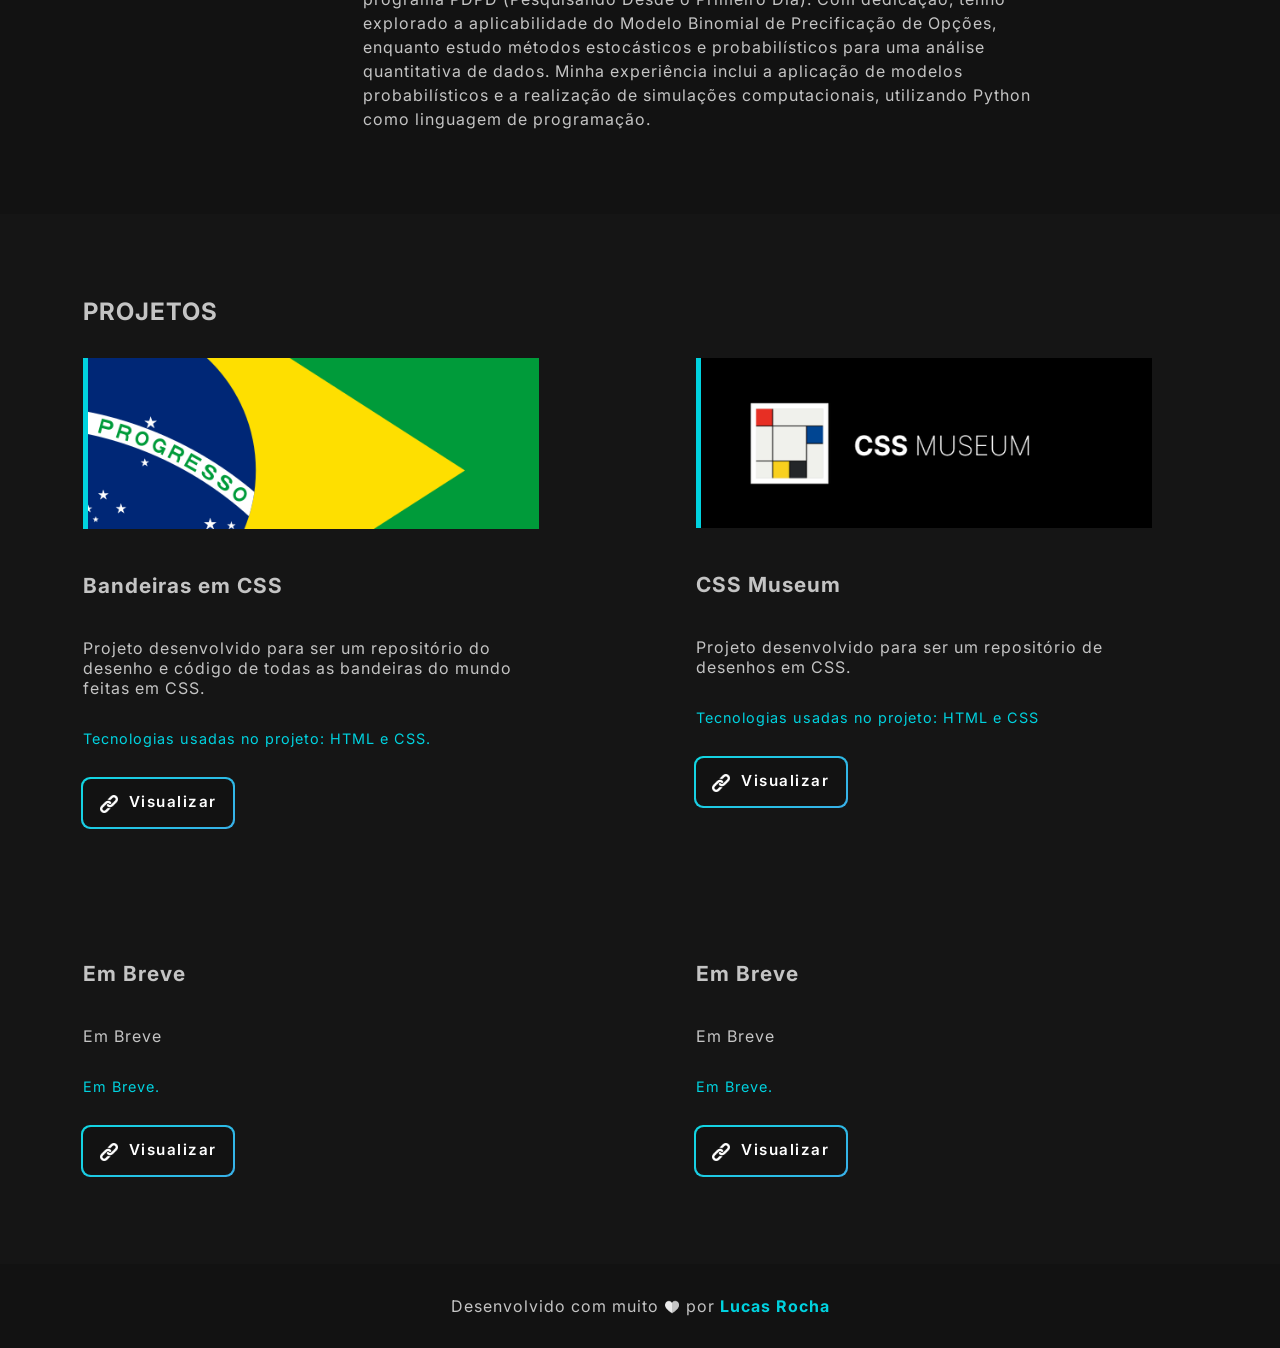
==== commit c66e23d6: "CSS Museum" ====
--- a/index.html
+++ b/index.html
@@ -167,16 +167,15 @@
             </a>
           </section>
           <section class="projetos__card">
-            <a href="" target="_blank">
-            <img src="" alt="" class="projeto-img"/>
-            </a>
-            <h2>Em Breve</h2>
-            <p>
-              Em Breve
-            </p>
-            <span>Em Breve.</span>
-            <a href="" target="_blank"
-              >
+            <a href="https://loglucasrocha.github.io/CSS-Museum/" target="_blank">
+            <img src="./assets/CSS Museum.png" alt="Logo do CSS Museum" class="projeto-img"/>
+            </a>
+            <h2>CSS Museum</h2>
+            <p>
+              Projeto desenvolvido para ser um repositório de desenhos em CSS.
+            </p>
+            <span>Tecnologias usadas no projeto: HTML e CSS</span>
+            <a href="https://loglucasrocha.github.io/CSS-Museum/" target="_blank">
               <div class="projetos__card-button">
               <img src="./assets/link.png" alt="">
               Visualizar
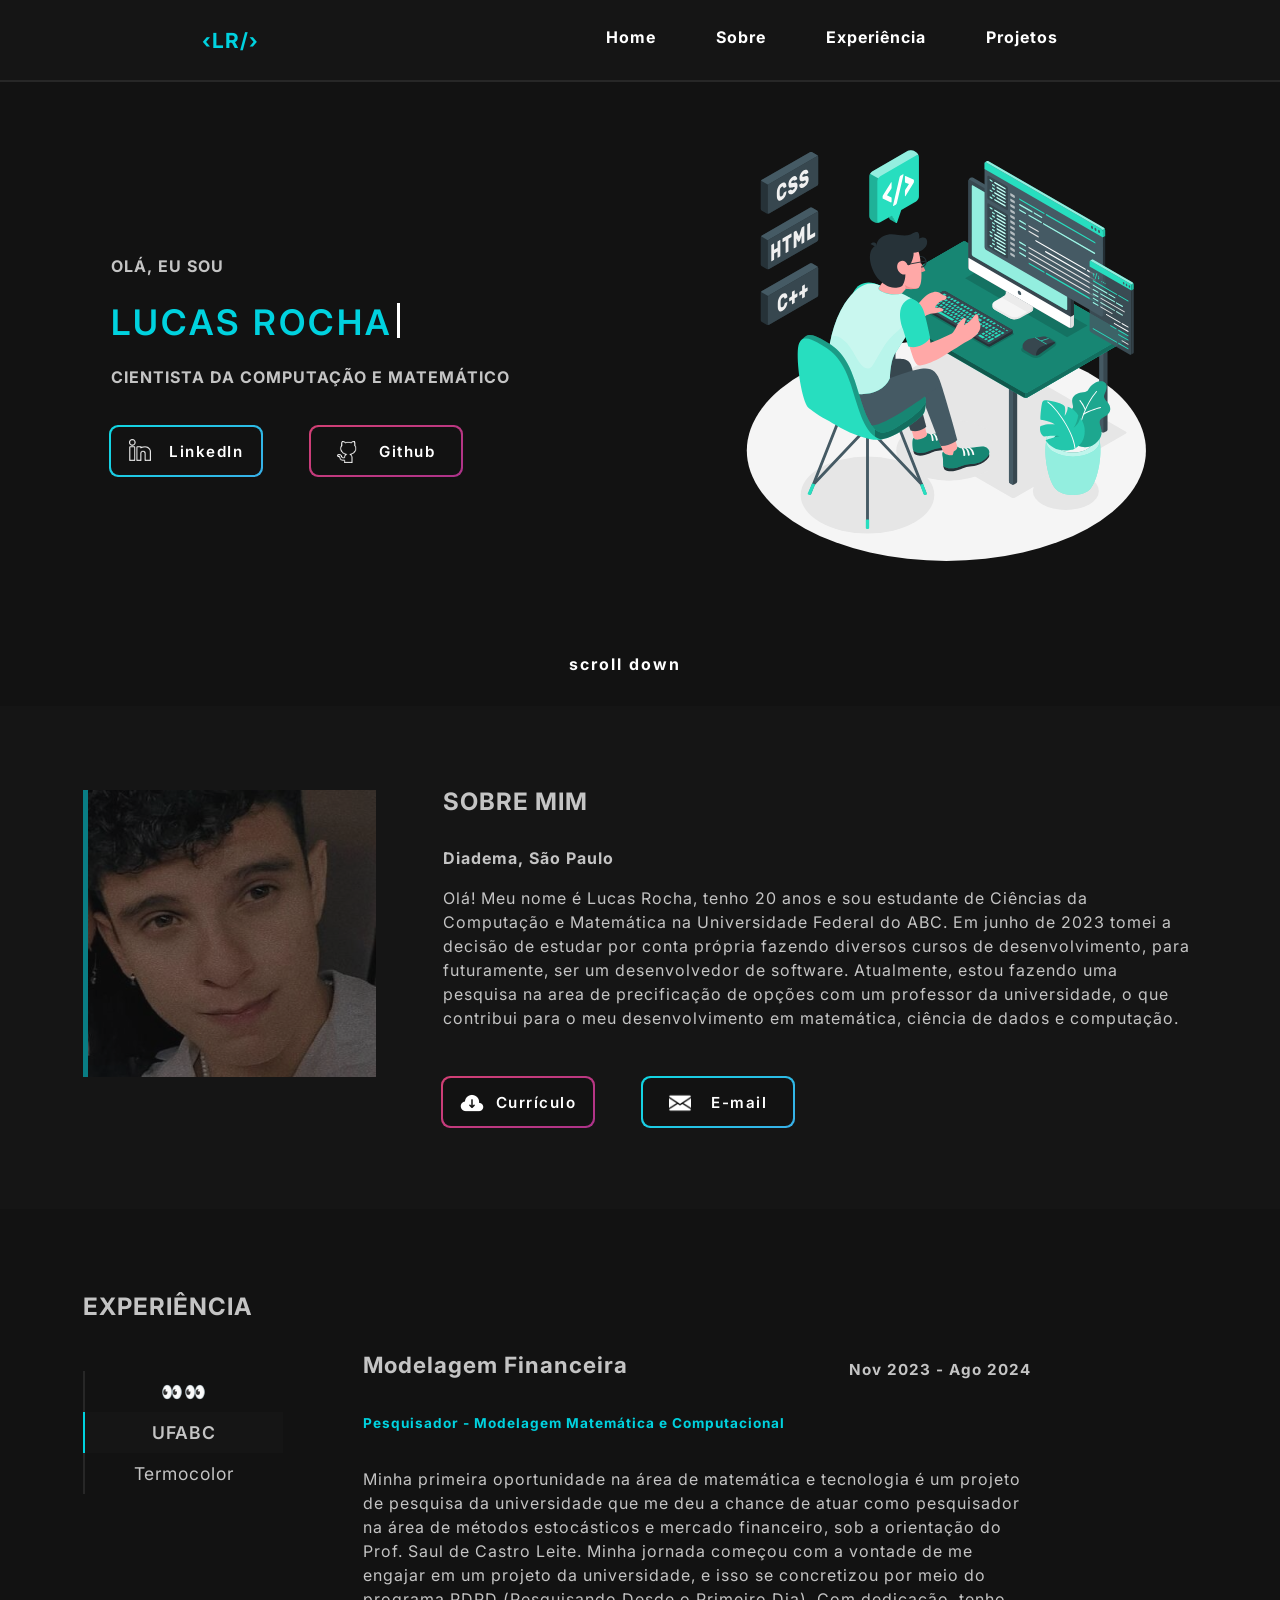
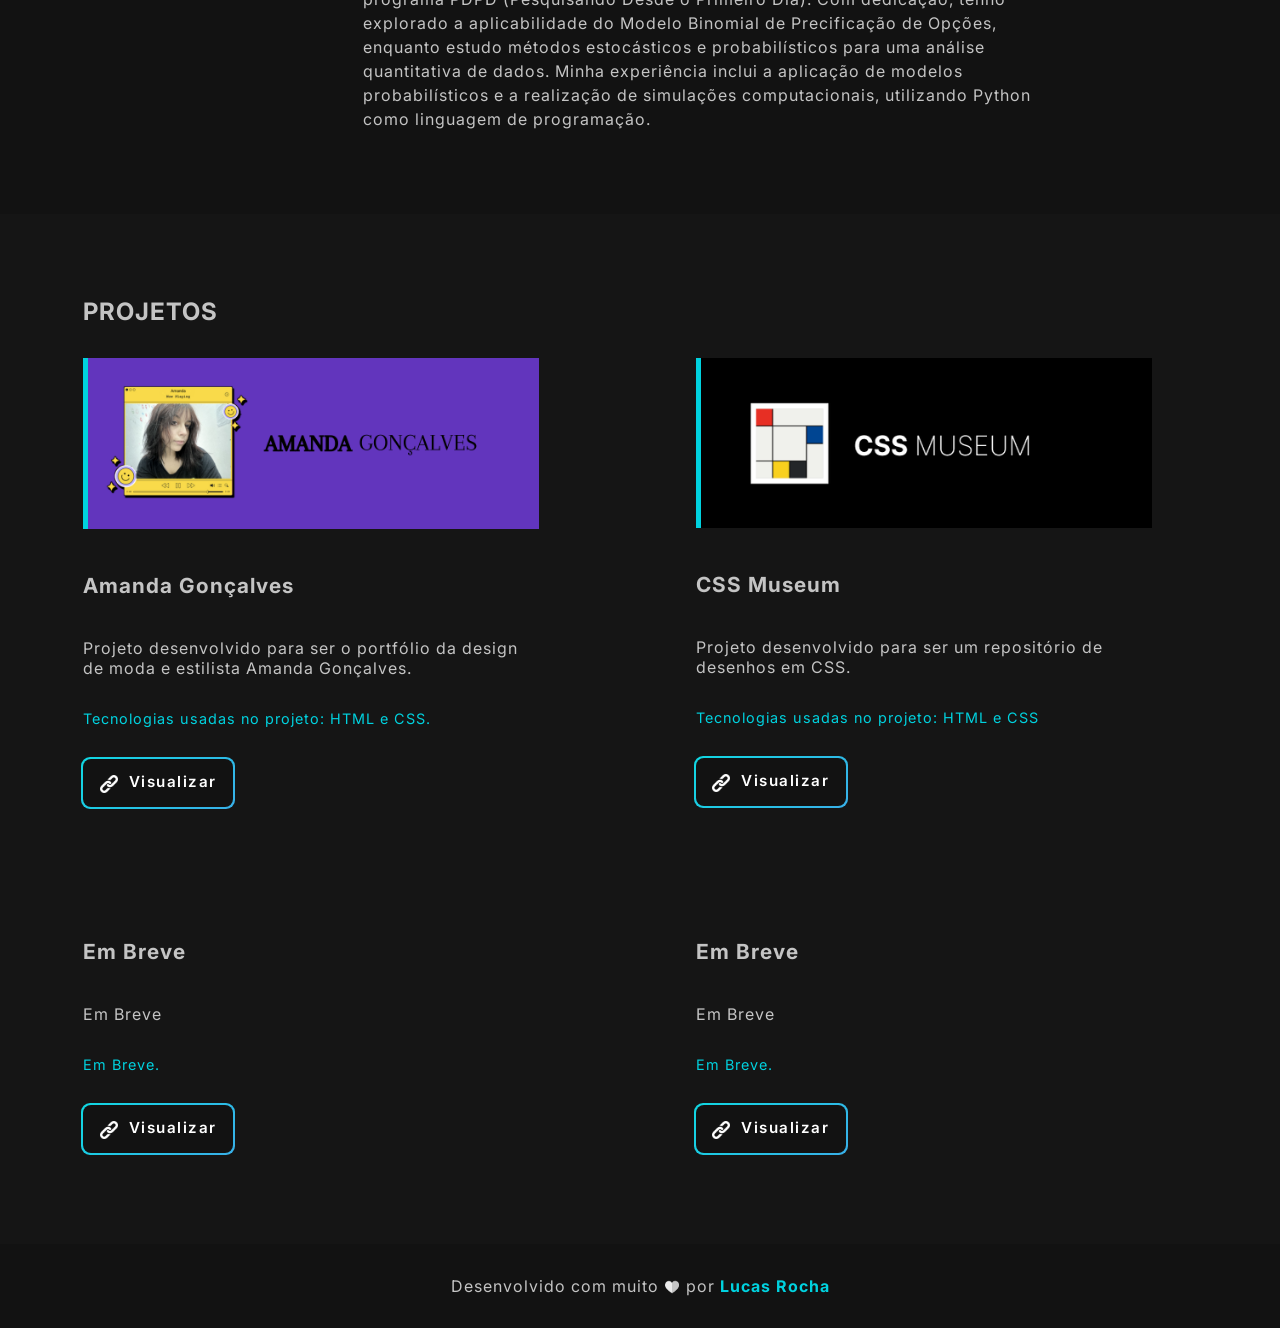
==== commit b1090a50: "Amanda Gonçalves" ====
--- a/index.html
+++ b/index.html
@@ -151,15 +151,15 @@
         <h1>Projetos</h1>
         <div class="projetos__wrapper">
           <section class="projetos__card">
-            <a href="https://loglucasrocha.github.io/Bandeiras-em-CSS/" target="_blank">
-            <img src="./assets/Bandeiras em CSS.png" alt="Bandeira do Brasil" class="projeto-img"/>
+            <a href="https://loglucasrocha.github.io/amanda-goncalves/" target="_blank">
+            <img src="./assets/Amanda.png" alt="Capa do Portfólio da Amanda Gonçalves" class="projeto-img"/>
           </a>
-            <h2>Bandeiras em CSS</h2>
-            <p>
-              Projeto desenvolvido para ser um repositório do desenho e código de todas as bandeiras do mundo feitas em CSS. 
+            <h2>Amanda Gonçalves</h2>
+            <p>
+              Projeto desenvolvido para ser o portfólio da design de moda e estilista Amanda Gonçalves. 
             </p>
             <span>Tecnologias usadas no projeto: HTML e CSS.</span>
-            <a href="https://loglucasrocha.github.io/Bandeiras-em-CSS/" target="_blank">
+            <a href="https://loglucasrocha.github.io/amanda-goncalves/" target="_blank">
               <div class="projetos__card-button">
                 <img src="./assets/link.png" alt="">
                 Visualizar
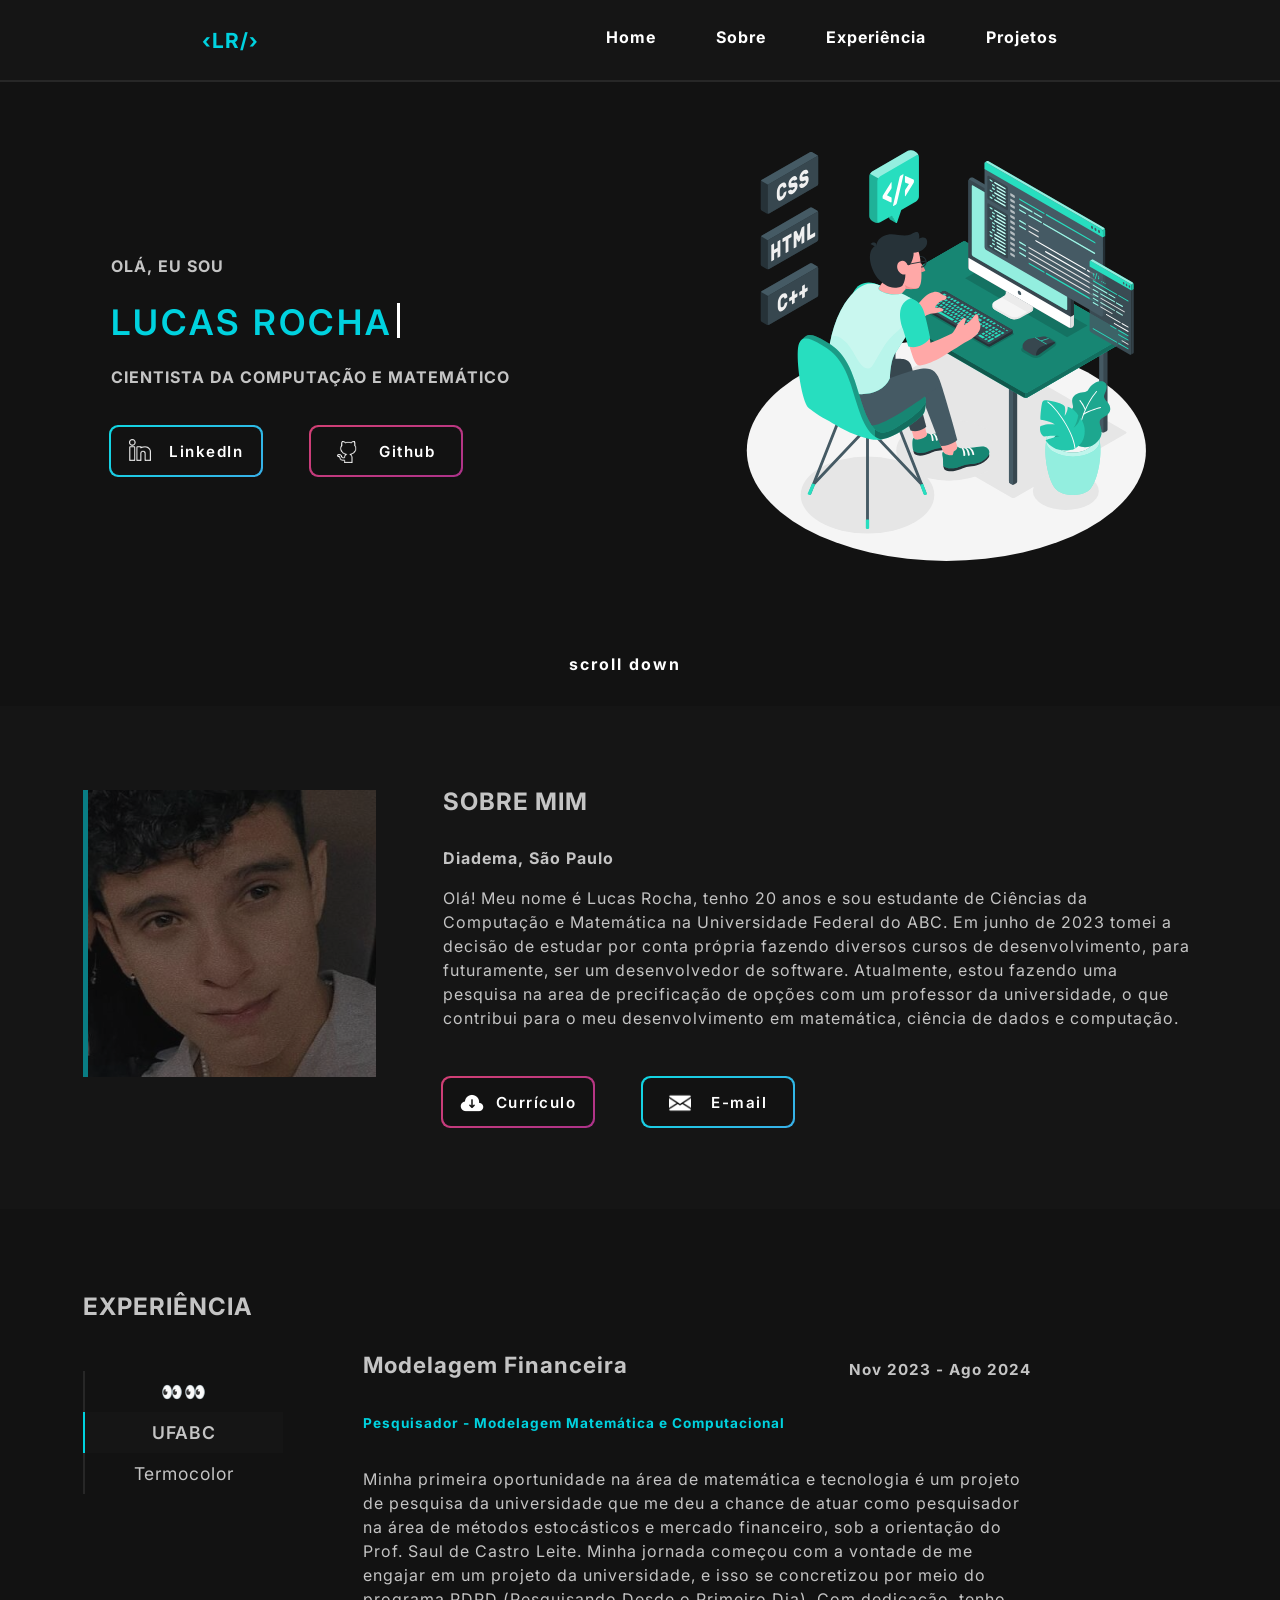
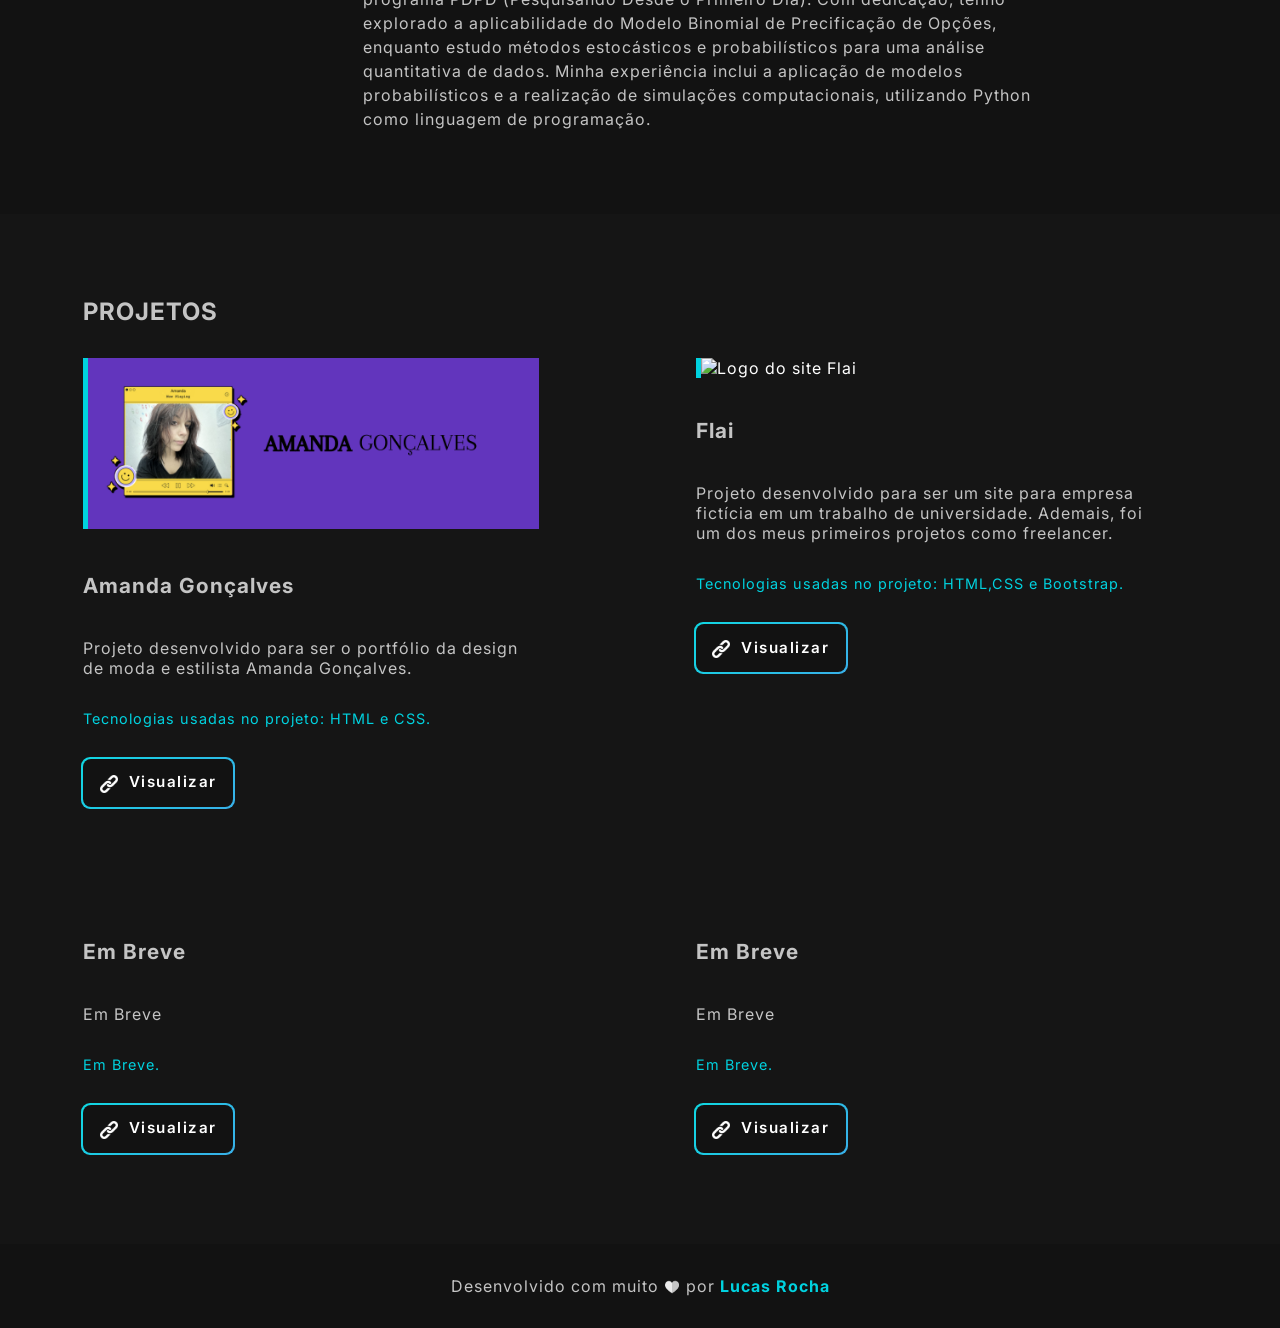
==== commit ec269983: "Add files via upload" ====
--- a/index.html
+++ b/index.html
@@ -167,15 +167,15 @@
             </a>
           </section>
           <section class="projetos__card">
-            <a href="https://loglucasrocha.github.io/CSS-Museum/" target="_blank">
-            <img src="./assets/CSS Museum.png" alt="Logo do CSS Museum" class="projeto-img"/>
-            </a>
-            <h2>CSS Museum</h2>
-            <p>
-              Projeto desenvolvido para ser um repositório de desenhos em CSS.
-            </p>
-            <span>Tecnologias usadas no projeto: HTML e CSS</span>
-            <a href="https://loglucasrocha.github.io/CSS-Museum/" target="_blank">
+            <a href="https://loglucasrocha.github.io/Fabricio-Picinin/" target="_blank">
+            <img src="./assets/Flai.png" alt="Logo do site Flai" class="projeto-img"/>
+            </a>
+            <h2>Flai</h2>
+            <p>
+              Projeto desenvolvido para ser um site para empresa fictícia em um trabalho de universidade. Ademais, foi um dos meus primeiros projetos como freelancer.
+            </p>
+            <span>Tecnologias usadas no projeto: HTML,CSS e Bootstrap.</span>
+            <a href="https://loglucasrocha.github.io/Fabricio-Picinin/" target="_blank">
               <div class="projetos__card-button">
               <img src="./assets/link.png" alt="">
               Visualizar
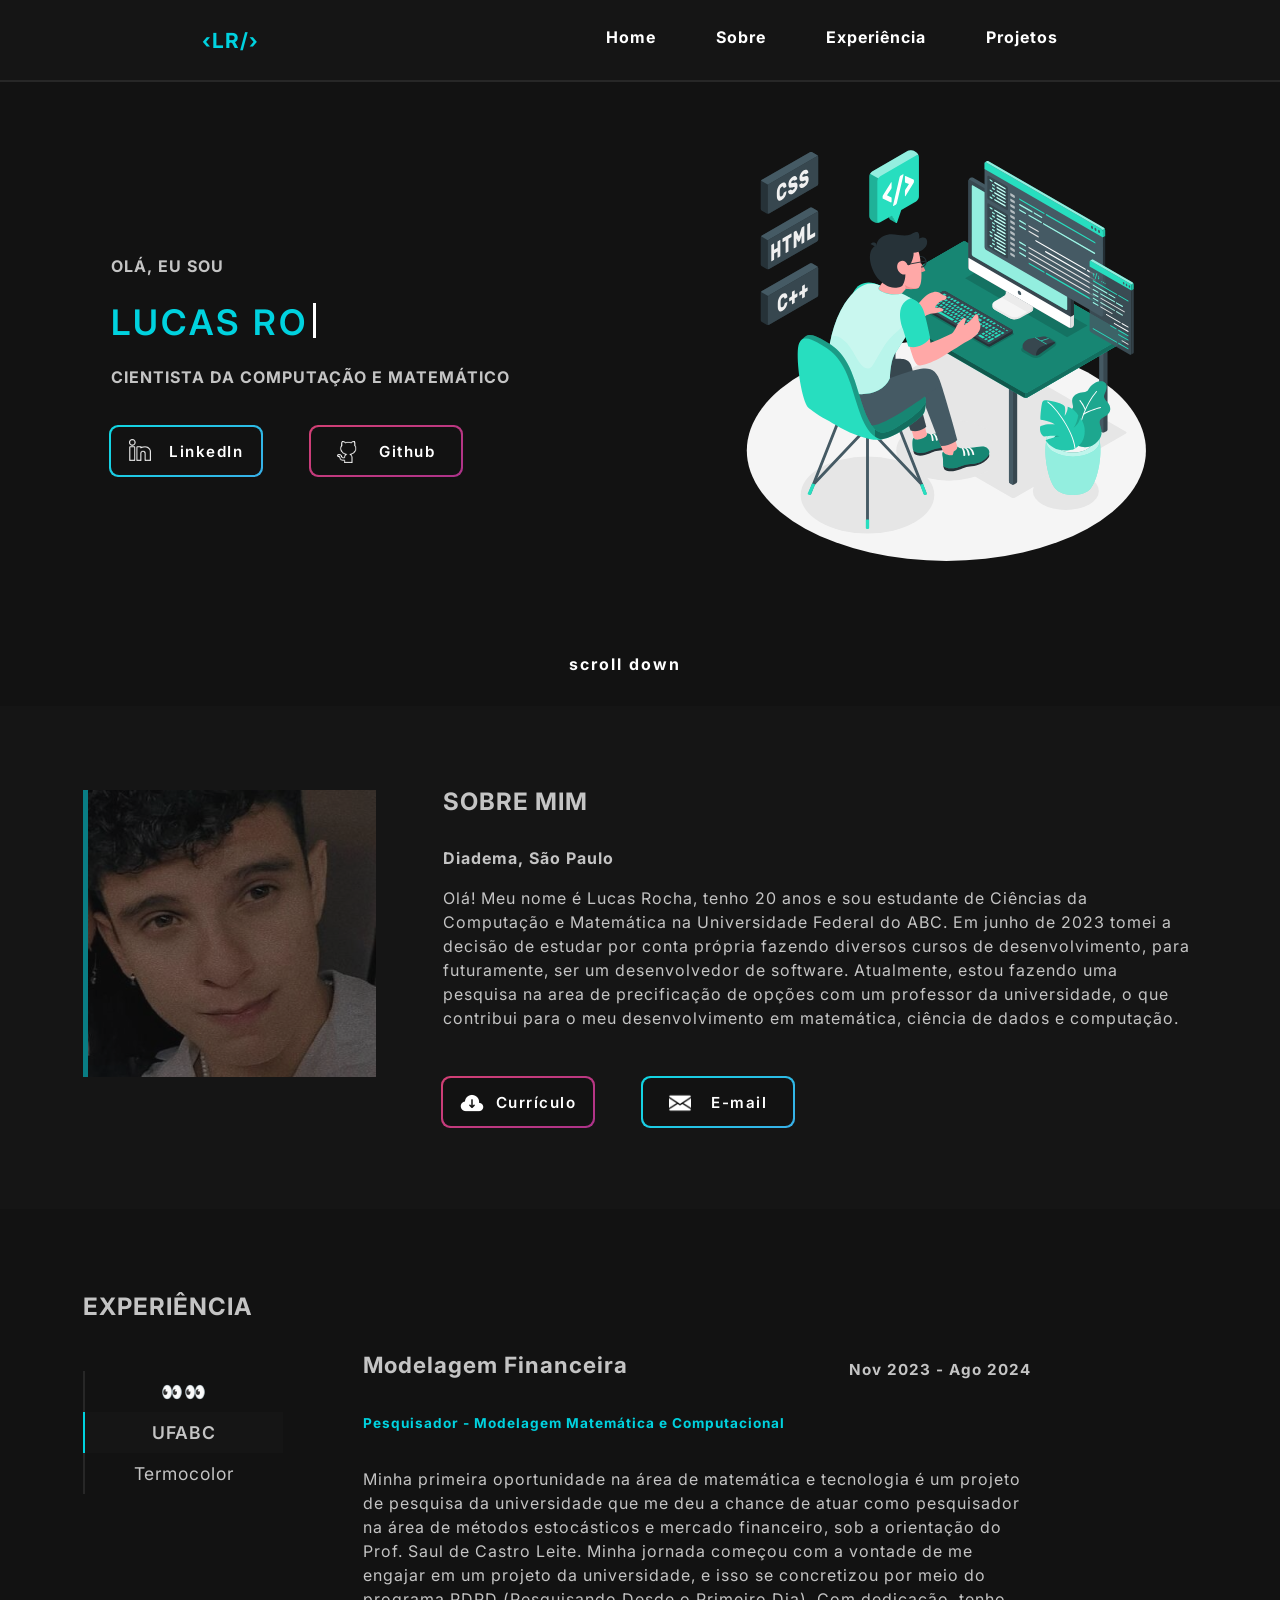
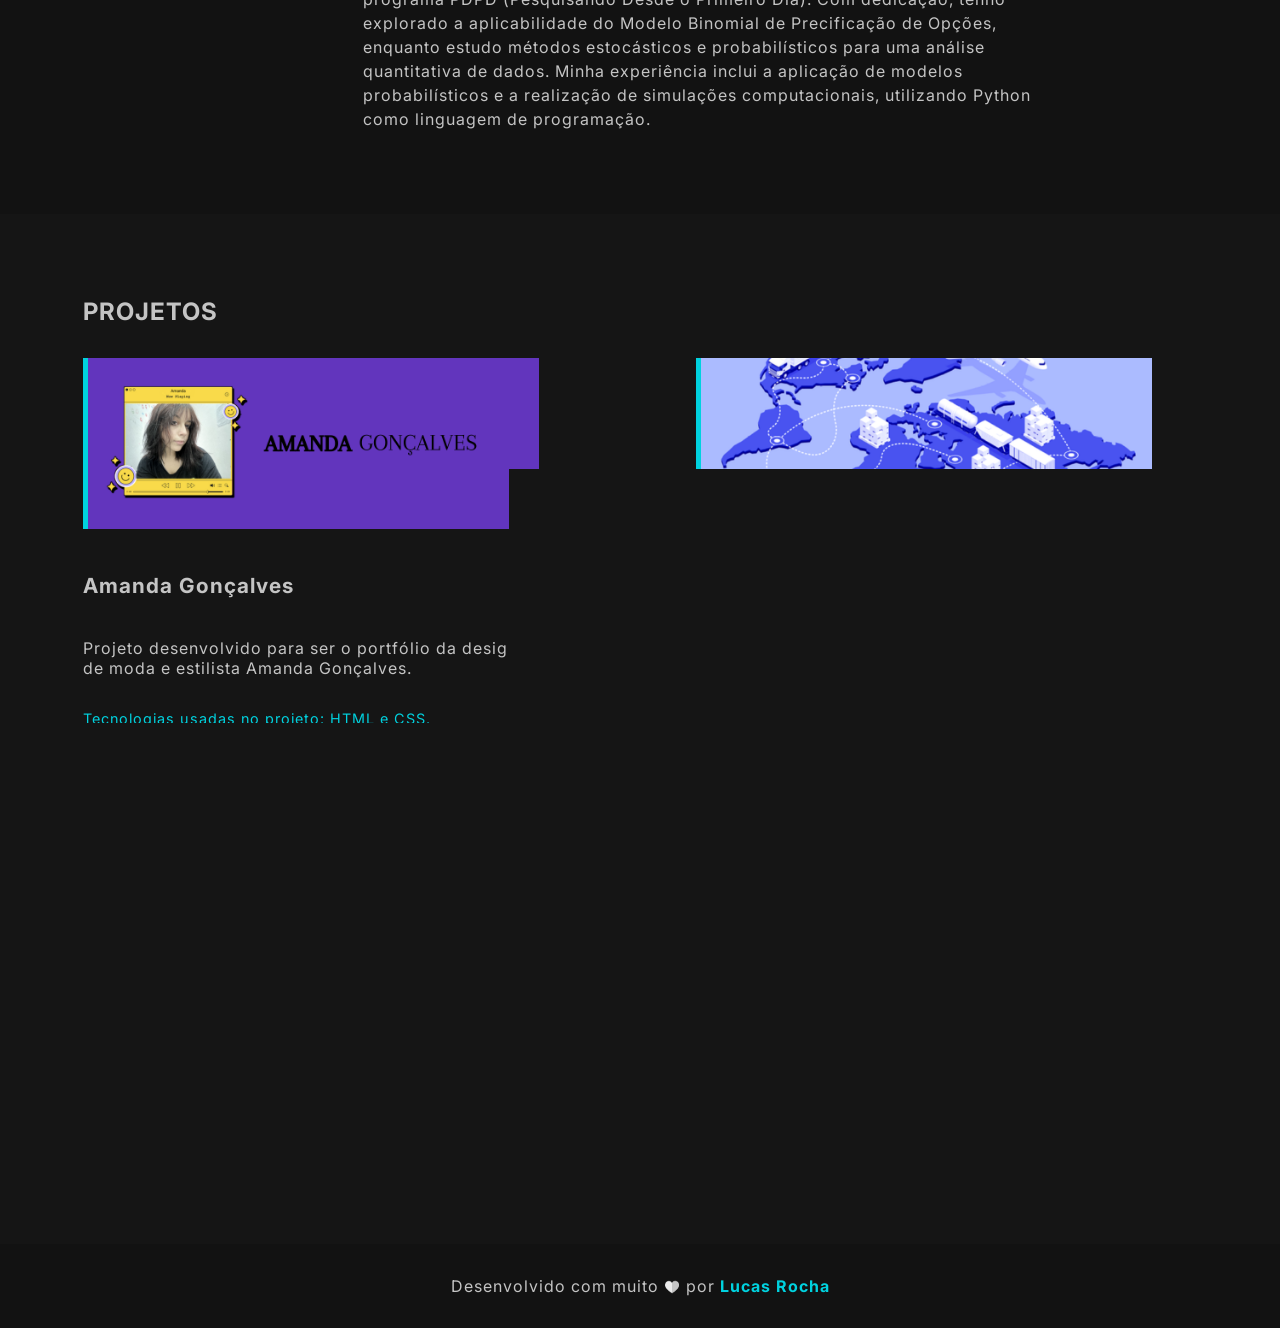
==== commit aa6ee23d: "Add files via upload" ====
--- a/index.html
+++ b/index.html
@@ -172,7 +172,7 @@
             </a>
             <h2>Flai</h2>
             <p>
-              Projeto desenvolvido para ser um site para empresa fictícia em um trabalho de universidade. Ademais, foi um dos meus primeiros projetos como freelancer.
+              Projeto desenvolvido para ser um site para empresa fictícia em um trabalho de universidade.
             </p>
             <span>Tecnologias usadas no projeto: HTML,CSS e Bootstrap.</span>
             <a href="https://loglucasrocha.github.io/Fabricio-Picinin/" target="_blank">
